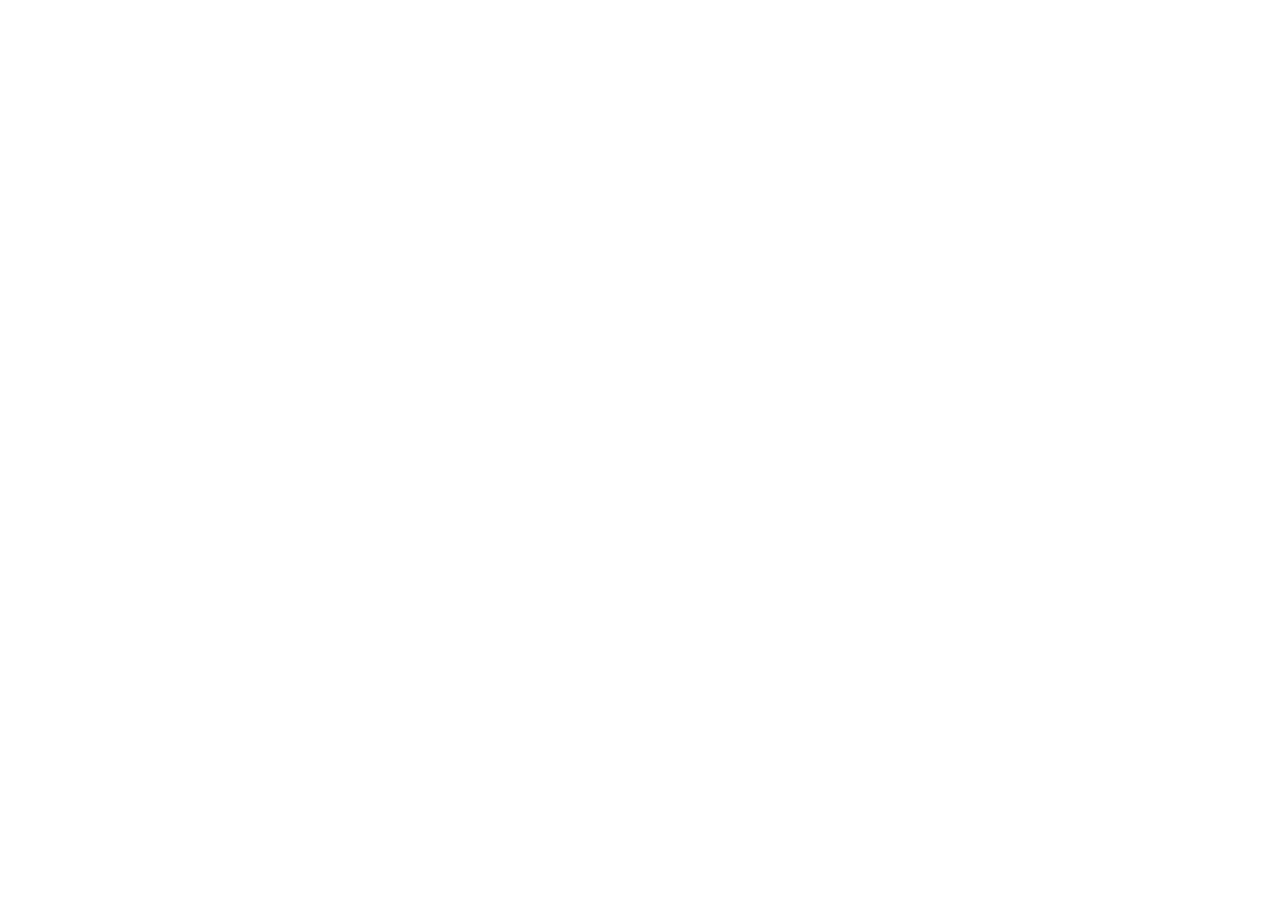
==== index.html @ 202e0ca0 "Init : création du dépôt, arborescence des fichiers et structure HTML de base" ====
<!DOCTYPE html>
<html lang="fr">
<head> 
<meta charset="UTF-8"> 
<meta name="viewport" content="width=device-width, initial-scale=1.0"> 
<title>AfriTalent — Accueil</title> 
<!-- Bootstrap 5 via CDN : feuille de style --> 
<link 
href="https://cdn.jsdelivr.net/npm/bootstrap@5.3.0/dist/css/bootstrap.min.css" 
rel="stylesheet"> 
<!-- Votre feuille de style personnelle --> 
<link rel="stylesheet" href="css/style.css">
</head>
<body> 
<!-- Le contenu de la page sera ajoute ici --> 
<!-- Bootstrap 5 via CDN : script JavaScript --> 
<script 
src="https://cdn.jsdelivr.net/npm/bootstrap@5.3.0/dist/js/bootstrap.bundle.min.js"
></script> 
<!-- Votre script JavaScript --> 
<script src="js/main.js"></script>
</body>
</html>
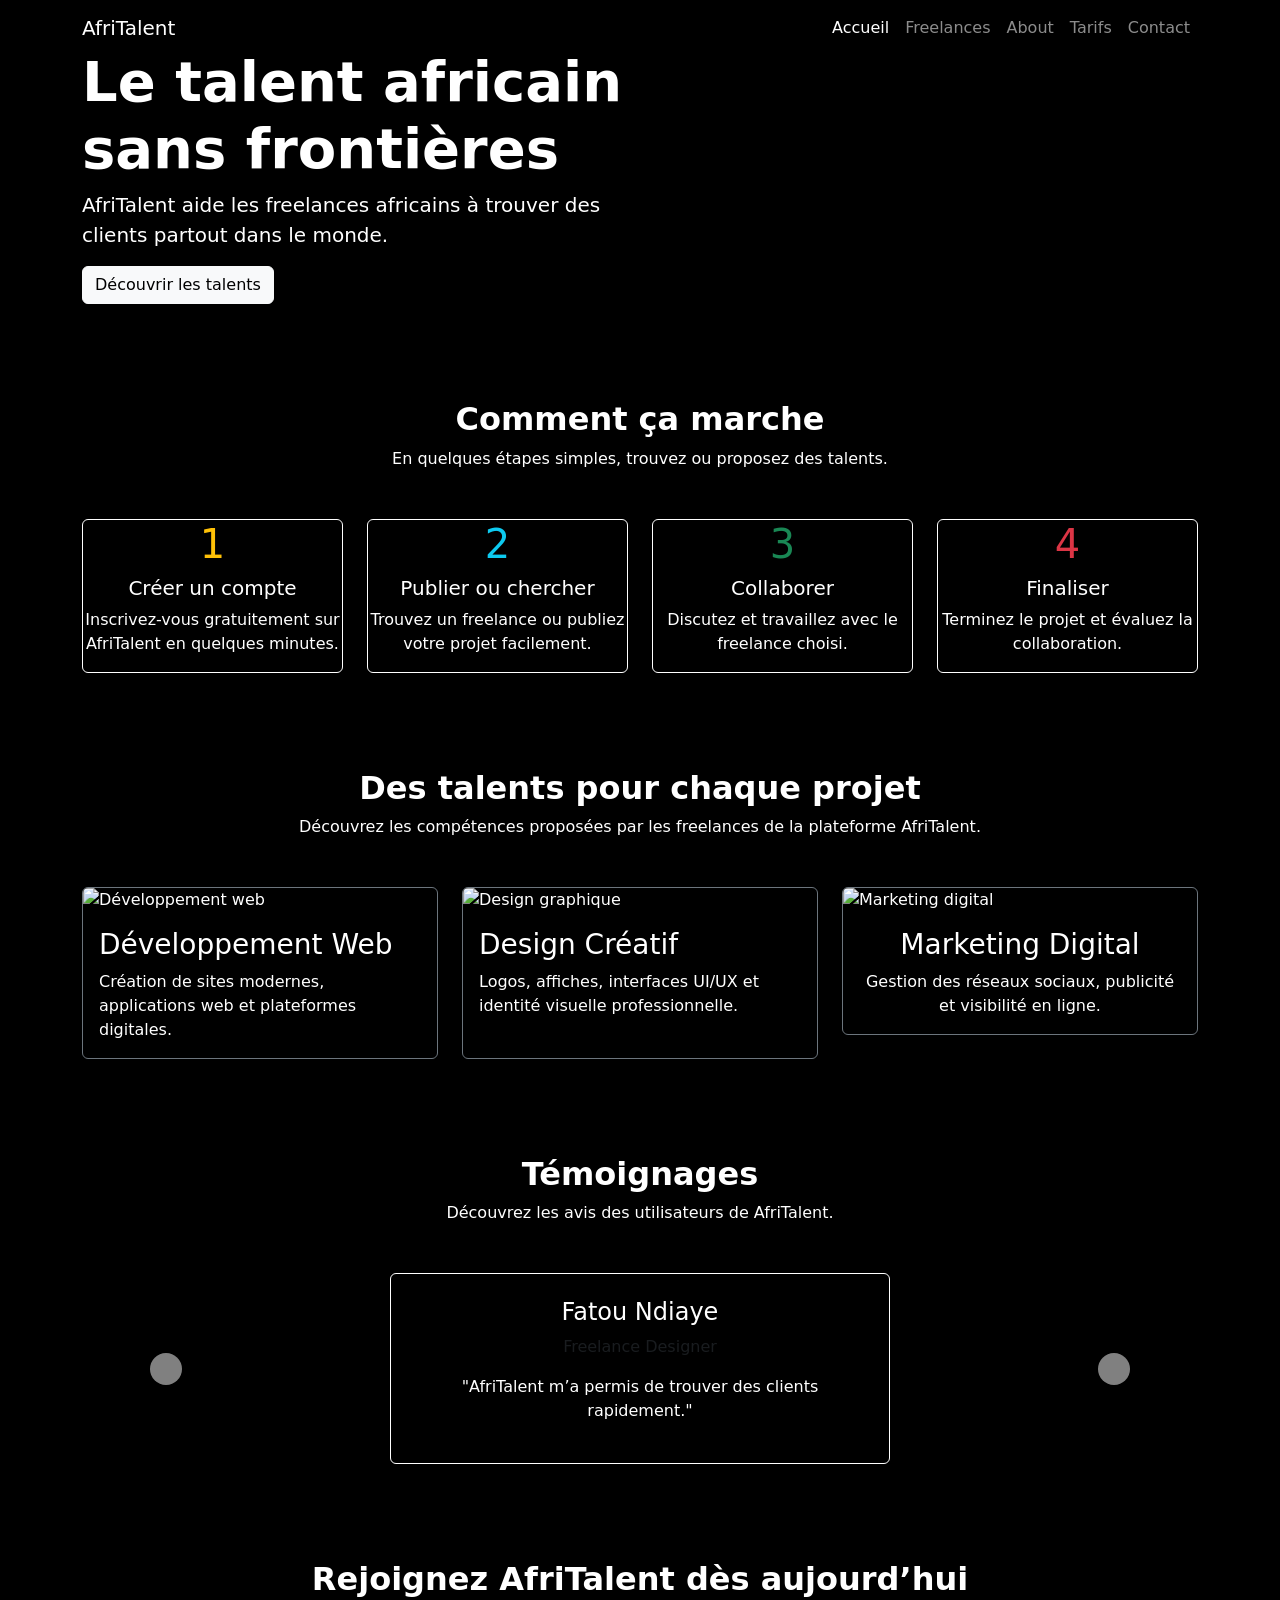
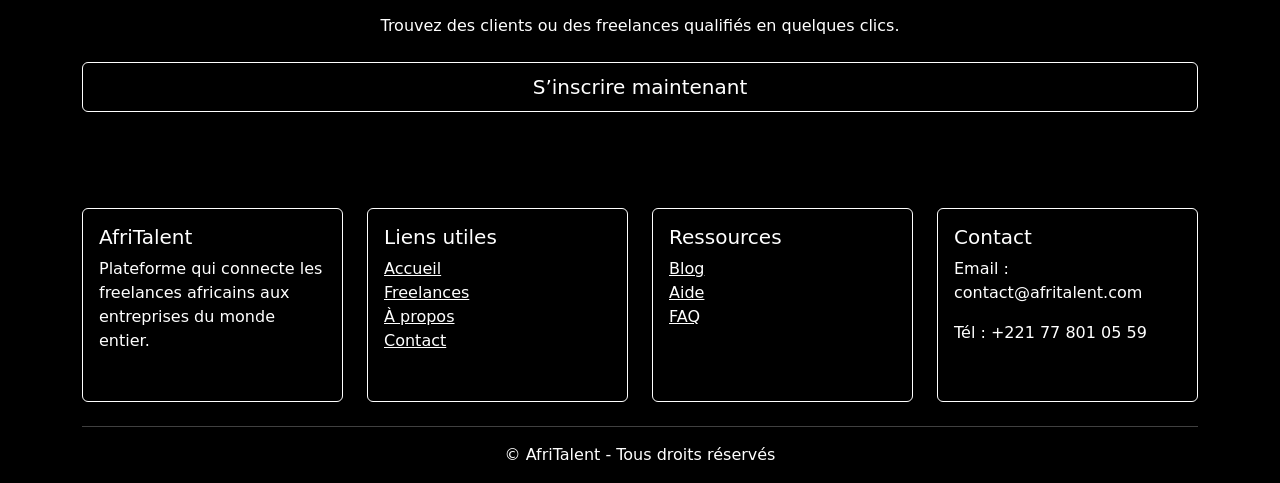
==== commit 3d07c07d: "HTML : structure complète des 5 pages avec sections et contenu texte" ====
--- a/index.html
+++ b/index.html
@@ -1,23 +1,601 @@
 <!DOCTYPE html>
 <html lang="fr">
-<head> 
-<meta charset="UTF-8"> 
-<meta name="viewport" content="width=device-width, initial-scale=1.0"> 
-<title>AfriTalent — Accueil</title> 
-<!-- Bootstrap 5 via CDN : feuille de style --> 
-<link 
-href="https://cdn.jsdelivr.net/npm/bootstrap@5.3.0/dist/css/bootstrap.min.css" 
-rel="stylesheet"> 
-<!-- Votre feuille de style personnelle --> 
-<link rel="stylesheet" href="css/style.css">
+
+<head>
+    <meta charset="UTF-8">
+    <meta name="viewport" content="width=device-width, initial-scale=1.0">
+
+    <title>AfriTalent — Accueil</title>
+
+    <!-- Bootstrap CSS -->
+    <link href="https://cdn.jsdelivr.net/npm/bootstrap@5.3.0/dist/css/bootstrap.min.css" rel="stylesheet">
+
+    <!-- CSS personnel -->
+    <link rel="stylesheet" href="css/style.css">
 </head>
-<body> 
-<!-- Le contenu de la page sera ajoute ici --> 
-<!-- Bootstrap 5 via CDN : script JavaScript --> 
-<script 
-src="https://cdn.jsdelivr.net/npm/bootstrap@5.3.0/dist/js/bootstrap.bundle.min.js"
-></script> 
-<!-- Votre script JavaScript --> 
-<script src="js/main.js"></script>
+
+<body>
+ <!-- HEADER -->
+    <header>
+
+        <!-- NAVBAR -->
+       <nav class="navbar navbar-expand-lg navbar-dark bg-black  fixed-top">
+            <div class="container">
+
+                <a class="navbar-brand" href="index.html">AfriTalent</a>
+
+                <button class="navbar-toggler" type="button" data-bs-toggle="collapse" data-bs-target="#menu">
+                    <span class="navbar-toggler-icon"></span>
+                </button>
+
+                <div class="collapse navbar-collapse" id="menu">
+
+                    <ul class="navbar-nav ms-auto">
+
+                        <li class="nav-item">
+                            <a class="nav-link active" href="index.html">Accueil</a>
+                        </li>
+
+                        <li class="nav-item">
+                            <a class="nav-link" href="freelance.html">Freelances</a>
+                        </li>
+
+                        <li class="nav-item">
+                            <a class="nav-link" href="about.html">About</a>
+                        </li>
+
+                        <li class="nav-item">
+                            <a class="nav-link" href="taris.html">Tarifs</a>
+                        </li>
+
+                        <li class="nav-item">
+                            <a class="nav-link" href="contact.html">Contact</a>
+                        </li>
+                    </ul>
+
+                </div>
+
+            </div>
+        </nav>
+
+    </header>
+   <main>
+     <!-- SECTION HERO -->
+<section id="hero" class="bg-black text-white py-5">
+
+    <div class="container">
+
+        <div class="row align-items-center">
+
+            <!-- TEXTE -->
+            <div class="col-md-6">
+
+                <h1 class="display-4 fw-bold">
+                    Le talent africain sans frontières
+                </h1>
+
+                <p class="lead">
+                    AfriTalent aide les freelances africains
+                    à trouver des clients partout dans le monde.
+                </p>
+
+                <a href="freelances.html" class="btn btn-light">
+                    Découvrir les talents
+                </a>
+
+            </div>
+
+            <!-- IMAGE -->
+            <div class="col-md-6 text-center">
+
+                <!-- <img src=""
+                     alt="Talent africain"
+                     class="img-fluid rounded"> -->
+
+            </div>
+
+        </div>
+
+    </div>
+
+</section>
+<!-- SECTION COMMENT ÇA MARCHE -->
+<section id="comment" class="py-5 bg-black text-white">
+
+    <div class="container">
+
+        <!-- TITRE -->
+        <div class="text-center mb-5">
+
+            <h2 class="fw-bold">
+                Comment ça marche
+            </h2>
+
+            <p>
+                En quelques étapes simples, trouvez ou proposez des talents.
+            </p>
+
+        </div>
+
+        <!-- ETAPES -->
+        <div class="row g-4 text-center">
+
+            <!-- ETAPE 1 -->
+            <div class="col-md-3">
+
+                <div class="card bg-black text-white border border-white">
+
+                    <h1 class="text-warning">1</h1>
+
+                    <h5>
+                        Créer un compte
+                    </h5>
+
+                    <p>
+                        Inscrivez-vous gratuitement
+                        sur AfriTalent en quelques minutes.
+                    </p>
+
+                </div>
+
+            </div>
+
+            <!-- ETAPE 2 -->
+            <div class="col-md-3">
+
+                <div class="card bg-black text-white border border-white">
+
+                    <h1 class="text-info">2</h1>
+
+                    <h5>
+                        Publier ou chercher
+                    </h5>
+
+                    <p>
+                        Trouvez un freelance ou publiez
+                        votre projet facilement.
+                    </p>
+
+                </div>
+
+            </div>
+
+            <!-- ETAPE 3 -->
+            <div class="col-md-3">
+
+                <div class="card bg-black text-white border border-white">
+
+                    <h1 class="text-success">3</h1>
+
+                    <h5>
+                        Collaborer
+                    </h5>
+
+                    <p>
+                        Discutez et travaillez
+                        avec le freelance choisi.
+                    </p>
+
+                </div>
+
+            </div>
+
+            <!-- ETAPE 4 -->
+            <div class="col-md-3">
+
+                <div class="card bg-black text-white border border-white">
+
+                    <h1 class="text-danger">4</h1>
+
+                    <h5>
+                        Finaliser
+                    </h5>
+
+                    <p>
+                        Terminez le projet et évaluez
+                        la collaboration.
+                    </p>
+
+                </div>
+
+            </div>
+
+        </div>
+
+    </div>
+
+</section>
+<!-- SECTION SERVICES -->
+<section id="services" class="bg-black text-white py-5">
+
+    <div class="container">
+
+        <!-- TITRE -->
+        <div class="text-center mb-5">
+
+            <h2 class="fw-bold">
+                Des talents pour chaque projet
+            </h2>
+
+            <p>
+                Découvrez les compétences proposées
+                par les freelances de la plateforme AfriTalent.
+            </p>
+
+        </div>
+
+        <!-- SERVICES -->
+        <div class="row g-4">
+
+            <!-- SERVICE 1 -->
+            <div class="col-md-4">
+
+                <div class="card h-100 bg-black text-white border-secondary">
+
+                    <img src="images/web.png"
+                         alt="Développement web"
+                         class="card-img-top">
+
+                    <div class="card-body">
+
+                        <h3 class="card-title">
+                            Développement Web
+                        </h3>
+
+                        <p class="card-text">
+                            Création de sites modernes,
+                            applications web et plateformes digitales.
+                        </p>
+
+                    </div>
+
+                </div>
+
+            </div>
+
+            <!-- SERVICE 2 -->
+            <div class="col-md-4">
+
+                <div class="card h-100 bg-black text-white border-secondary">
+
+                    <img src="images/design.png"
+                         alt="Design graphique"
+                         class="card-img-top">
+
+                    <div class="card-body">
+
+                        <h3 class="card-title">
+                            Design Créatif
+                        </h3>
+
+                        <p class="card-text">
+                            Logos, affiches, interfaces UI/UX
+                            et identité visuelle professionnelle.
+                        </p>
+
+                    </div>
+
+                </div>
+
+            </div>
+
+           <!-- SERVICE 3 -->
+<!-- SERVICE 3 -->
+<div class="col-md-4">
+
+    <div class="card bg-black text-white border border-secondary overflow-hidden">
+
+        <!-- IMAGE -->
+        <img src="images/marketing.png"
+             alt="Marketing digital"
+             class="img-fluid w-100">
+
+        <!-- TEXTE -->
+        <div class="card-body text-center">
+
+            <h3 class="card-title">
+                Marketing Digital
+            </h3>
+
+            <p class="card-text">
+                Gestion des réseaux sociaux,
+                publicité et visibilité en ligne.
+            </p>
+
+        </div>
+
+    </div>
+
+</div>
+
+        </div>
+
+    </div>
+
+</section>
+<!-- SECTION TEMOIGNAGES -->
+<section id="temoignages" class="py-5 bg-black">
+
+    <div class="container">
+
+        <!-- TITRE -->
+        <div class="text-center text-white mb-5">
+
+            <h2 class="fw-bold">
+                Témoignages
+            </h2>
+
+            <p>
+                Découvrez les avis des utilisateurs de AfriTalent.
+            </p>
+
+        </div>
+
+        <!-- CAROUSEL -->
+        <div id="carouselTemoignages"
+             class="carousel slide"
+             data-bs-ride="carousel">
+
+            <div class="carousel-inner">
+
+                <!-- TEMOIGNAGE 1 -->
+                <div class="carousel-item active">
+
+                    <div class="card bg-black text-center p-4 mx-auto text-white border border-white"
+                         style="max-width: 500px;">
+                        <h4>Fatou Ndiaye</h4>
+
+                        <p class="text-muted">
+                            Freelance Designer
+                        </p>
+
+                        <p>
+                            "AfriTalent m’a permis de trouver
+                            des clients rapidement."
+                        </p>
+
+                        <!-- ETOILES -->
+                        <div class="text-warning">
+
+                            <i class="bi bi-star-fill"></i>
+                            <i class="bi bi-star-fill"></i>
+                            <i class="bi bi-star-fill"></i>
+                            <i class="bi bi-star-fill"></i>
+                            <i class="bi bi-star-fill"></i>
+
+                        </div>
+
+                    </div>
+
+                </div>
+
+                <!-- TEMOIGNAGE 2 -->
+                <div class="carousel-item">
+
+                    <div class="card bg-black text-center p-4 mx-auto text-white border border-white"
+                         style="max-width: 500px;">
+                        <h4>Moussa Diallo</h4>
+
+                        <p class="text-muted">
+                            Développeur Web
+                        </p>
+
+                        <p>
+                            "Une plateforme moderne et facile à utiliser."
+                        </p>
+
+                        <!-- ETOILES -->
+                        <div class="text-warning">
+
+                            <i class="bi bi-star-fill"></i>
+                            <i class="bi bi-star-fill"></i>
+                            <i class="bi bi-star-fill"></i>
+                            <i class="bi bi-star-fill"></i>
+                            <i class="bi bi-star-half"></i>
+
+                        </div>
+
+                    </div>
+
+                </div>
+
+                <!-- TEMOIGNAGE 3 -->
+                <div class="carousel-item">
+
+                    <div class="card bg-black text-center p-4 mx-auto text-white border border-white"
+                         style="max-width: 500px;">
+                        <h4>GlobalTech</h4>
+
+                        <p class="text-muted">
+                            Entreprise
+                        </p>
+
+                        <p>
+                            "Nous avons trouvé plusieurs freelances qualifiés."
+                        </p>
+
+                        <!-- ETOILES -->
+                        <div class="text-warning">
+
+                            <i class="bi bi-star-fill"></i>
+                            <i class="bi bi-star-fill"></i>
+                            <i class="bi bi-star-fill"></i>
+                            <i class="bi bi-star-fill"></i>
+                            <i class="bi bi-star-fill"></i>
+
+                        </div>
+
+                    </div>
+
+                </div>
+
+            </div>
+
+            <!-- BOUTON PRECEDENT -->
+<button class="carousel-control-prev"
+        type="button"
+        data-bs-target="#carouselTemoignages"
+        data-bs-slide="prev">
+
+    <span class="carousel-control-prev-icon bg-white rounded-circle p-3"></span>
+
+</button>
+
+<!-- BOUTON SUIVANT -->
+<button class="carousel-control-next"
+        type="button"
+        data-bs-target="#carouselTemoignages"
+        data-bs-slide="next">
+
+    <span class="carousel-control-next-icon bg-white rounded-circle p-3"></span>
+
+</button>
+        </div>
+
+    </div>
+
+</section>
+
+</section>
+<!-- SECTION CTA -->
+<section id="cta" class="py-5 bg-black text-white text-center">
+
+    <div class="container">
+
+        <!-- TITRE -->
+        <h2 class="fw-bold mb-3">
+            Rejoignez AfriTalent dès aujourd’hui
+        </h2>
+
+        <!-- TEXTE -->
+        <p class="mb-4">
+            Trouvez des clients ou des freelances qualifiés en quelques clics.
+        </p>
+
+      <div class="card bg-black border border-white text-center ">
+
+    <!-- BOUTON -->
+    <a href="contact.html" class="btn btn-black btn-lg text-white">
+        S’inscrire maintenant
+    </a>
+
+</div> 
+
+    </div>
+
+</section>
+<!-- FOOTER -->
+<footer class="bg-black text-white pt-5">
+
+    <div class="container">
+
+        <div class="row g-4">
+
+            <!-- COLONNE 1 -->
+            <div class="col-md-3">
+
+                <div class="card bg-black text-white border border-white p-3 h-100">
+
+                    <h5>AfriTalent</h5>
+
+                    <p>
+                        Plateforme qui connecte les freelances africains
+                        aux entreprises du monde entier.
+                    </p>
+
+                </div>
+
+            </div>
+
+            <!-- COLONNE 2 -->
+            <div class="col-md-3">
+
+                <div class="card bg-black text-white border border-white p-3 h-100">
+
+                    <h5>Liens utiles</h5>
+
+                    <ul class="list-unstyled">
+
+                        <li><a href="index.html" class="text-white">Accueil</a></li>
+                        <li><a href="freelances.html" class="text-white">Freelances</a></li>
+                        <li><a href="about.html" class="text-white">À propos</a></li>
+                        <li><a href="contact.html" class="text-white">Contact</a></li>
+
+                    </ul>
+
+                </div>
+
+            </div>
+
+            <!-- COLONNE 3 -->
+            <div class="col-md-3">
+
+                <div class="card bg-black text-white border border-white p-3 h-100">
+
+                    <h5>Ressources</h5>
+
+                    <ul class="list-unstyled">
+
+                        <li><a href="#" class="text-white">Blog</a></li>
+                        <li><a href="#" class="text-white">Aide</a></li>
+                        <li><a href="#" class="text-white">FAQ</a></li>
+
+                    </ul>
+
+                </div>
+
+            </div>
+
+            <!-- COLONNE 4 -->
+            <div class="col-md-3">
+
+                <div class="card bg-black text-white border border-white p-3 h-100">
+
+                    <h5>Contact</h5>
+
+                    <p>Email : contact@afritalent.com</p>
+                    <p>Tél : +221 77 801 05 59</p>
+
+                    <!-- RESEAUX SOCIAUX -->
+                    <div>
+
+                        <i class="bi bi-facebook me-2"></i>
+                        <i class="bi bi-twitter me-2"></i>
+                        <i class="bi bi-linkedin me-2"></i>
+                        <i class="bi bi-instagram"></i>
+
+                    </div>
+
+                </div>
+
+            </div>
+
+        </div>
+
+        <hr class="text-white mt-4">
+
+        <!-- COPYRIGHT -->
+        <div class="text-center pb-3">
+
+            <p class="mb-0">
+                © <span id="year"></span> AfriTalent - Tous droits réservés
+            </p>
+
+        </div>
+
+    </div>
+
+</footer>
+    <!-- Le contenu de la page sera ajouté ici -->
+
+
+    <!-- Bootstrap JS -->
+    <script src="https://cdn.jsdelivr.net/npm/bootstrap@5.3.0/dist/js/bootstrap.bundle.min.js"></script>
+
+    <!-- JavaScript personnel -->
+    <script src="js/main.js"></script>
+
 </body>
-</html>+
+</html>
+
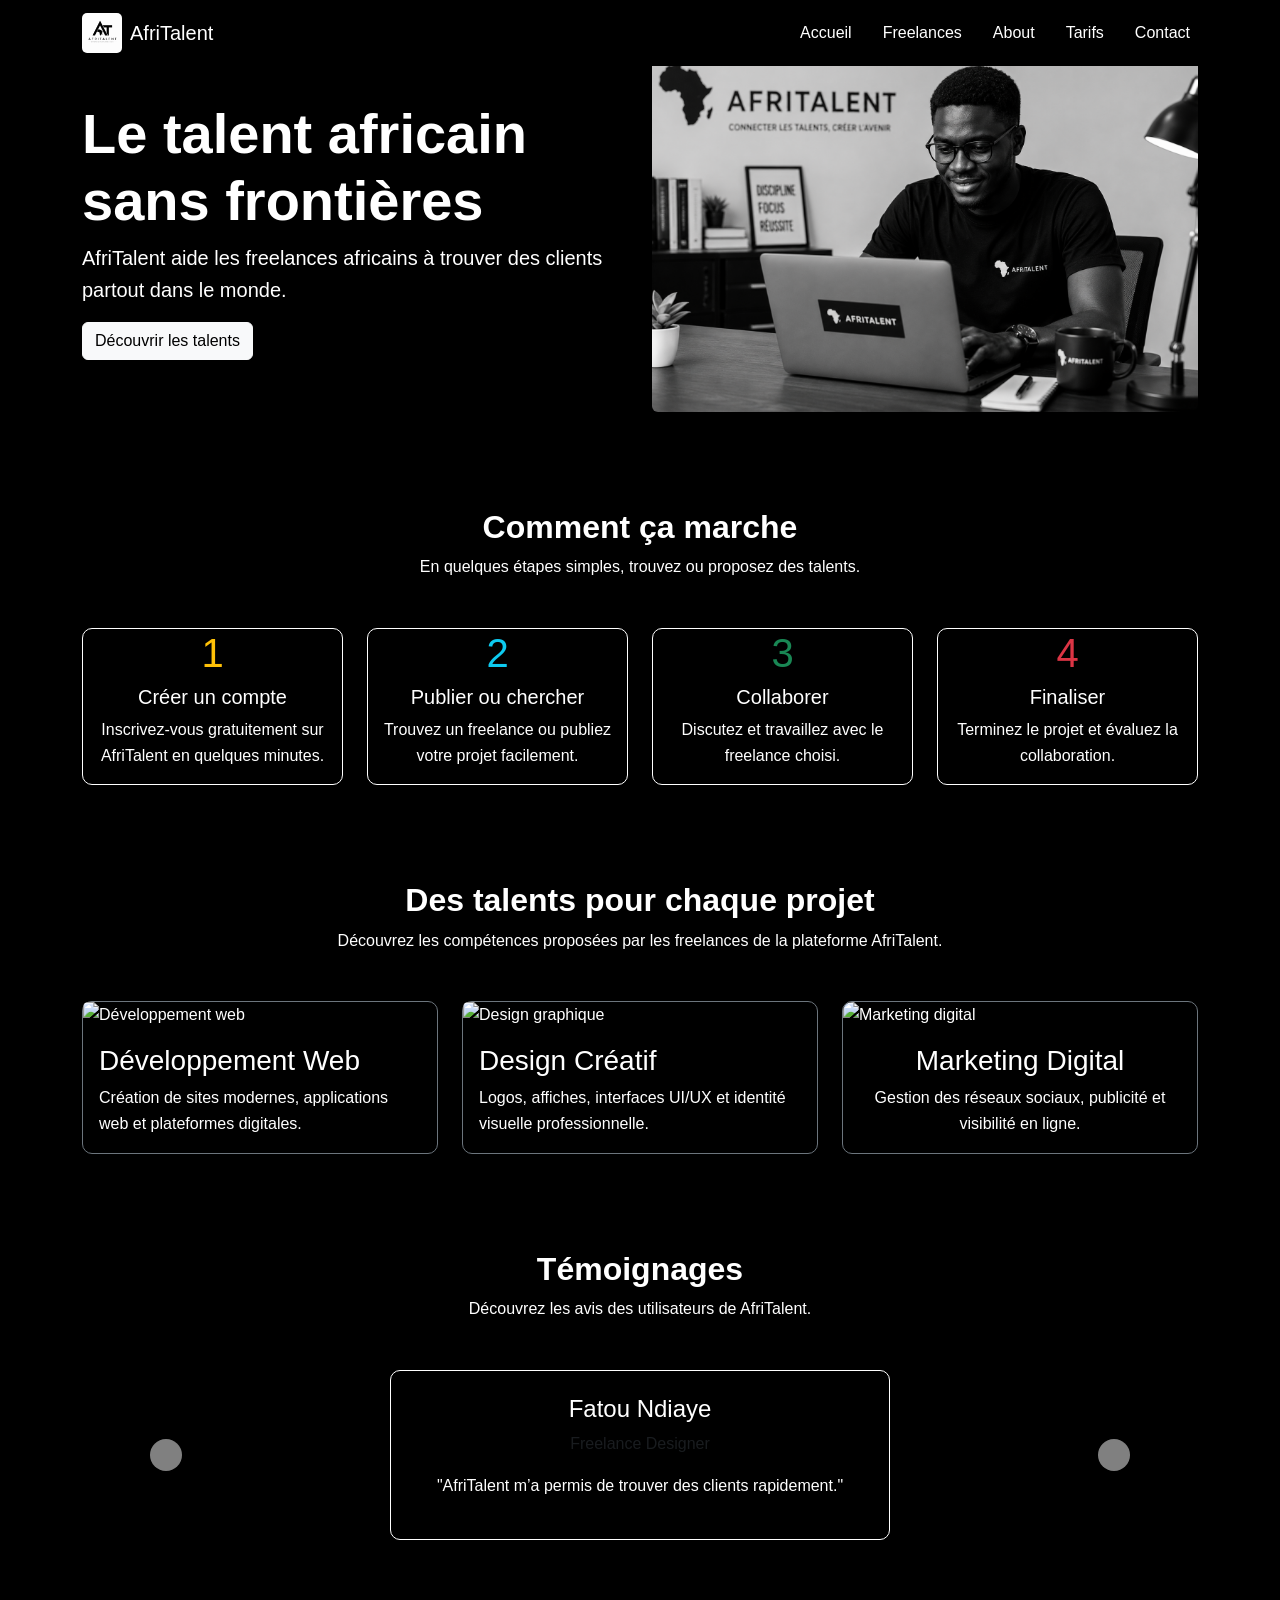
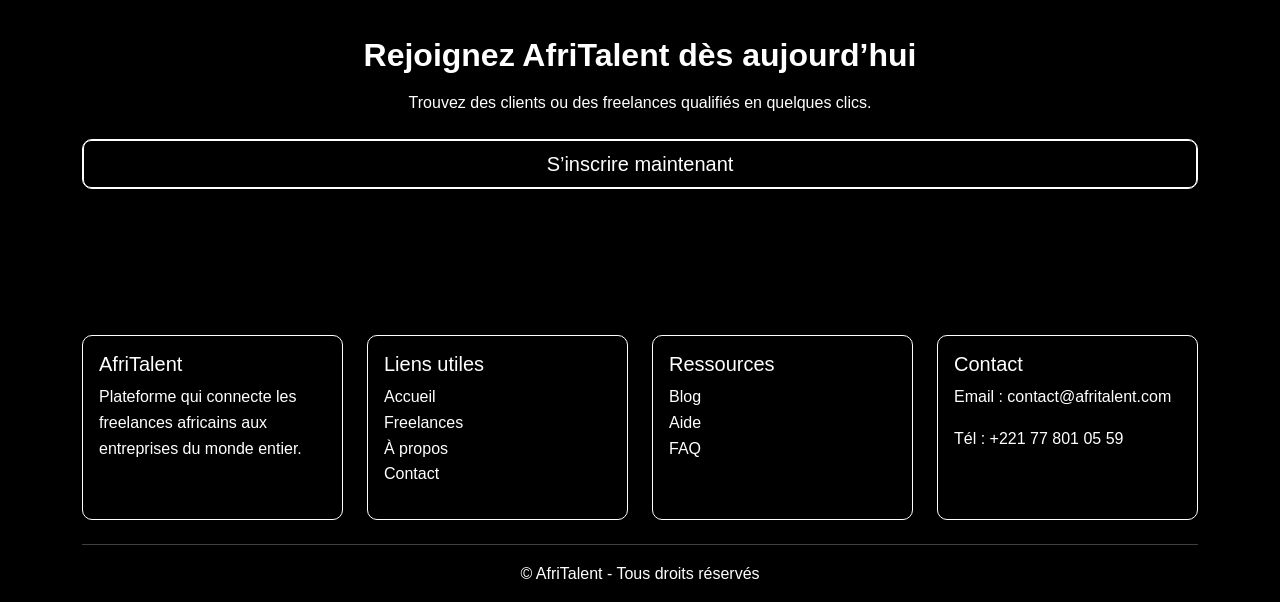
==== commit adf4709f: "CSS : variables, typographie, layout général et styles de base" ====
--- a/index.html
+++ b/index.html
@@ -22,7 +22,10 @@
        <nav class="navbar navbar-expand-lg navbar-dark bg-black  fixed-top">
             <div class="container">
 
-                <a class="navbar-brand" href="index.html">AfriTalent</a>
+                <a class="navbar-brand d-flex align-items-center gap-2" href="index.html">
+                 <img src="images/logoafri.png" alt="AfriTalent Logo" height="40">
+                    <span>AfriTalent</span>
+                </a>
 
                 <button class="navbar-toggler" type="button" data-bs-toggle="collapse" data-bs-target="#menu">
                     <span class="navbar-toggler-icon"></span>
@@ -88,9 +91,9 @@
             <!-- IMAGE -->
             <div class="col-md-6 text-center">
 
-                <!-- <img src=""
+                <img src="images/imageafri.png"
                      alt="Talent africain"
-                     class="img-fluid rounded"> -->
+                     class="img-fluid rounded">
 
             </div>
 
--- a/css/style.css
+++ b/css/style.css
@@ -0,0 +1,102 @@
+/* ===== RESET ===== */
+* {
+    margin: 0;
+    padding: 0;
+    box-sizing: border-box;
+}
+
+/* ===== BODY ===== */
+body {
+    font-family: Arial, sans-serif;
+    background-color: #000;
+    color: #fff;
+    line-height: 1.6;
+}
+
+/* ===== NAVBAR ===== */
+.navbar {
+    /* padding: 15px 0; */
+}
+
+.navbar-brand {
+    /* font-weight: bold;
+    font-size: 1.5rem;
+    color: #fff !important; */
+}
+.navbar-brand img {
+    border-radius: 5px;
+}
+
+.nav-link {
+    color: #fff ;
+    margin-left: 15px;
+}
+
+.nav-link:hover {
+    color: #ccc ;
+}
+
+/* ===== HERO ===== */
+.hero {
+    padding: 100px 20px;
+    text-align: center;
+}
+
+.hero h1 {
+    font-size: 3rem;
+    margin-bottom: 10px;
+}
+
+.hero p {
+    font-size: 1.2rem;
+    color: #ccc;
+}
+
+/* ===== BUTTONS ===== */
+.btn-black {
+    background: transparent;
+    border: 1px solid #fff;
+    color: #fff;
+    padding: 8px 15px;
+    transition: 0.3s;
+}
+
+.btn-black:hover {
+    background: #fff;
+    color: #000;
+}
+
+/* ===== CARDS ===== */
+.card {
+    transition: 0.3s;
+    border-radius: 10px;
+}
+
+.card:hover {
+    transform: translateY(-5px);
+    box-shadow: 0 10px 20px rgba(255, 255, 255, 0.1);
+}
+
+/* ===== FILTRES ===== */
+button.btn {
+    border-radius: 20px;
+}
+
+/* ===== FOOTER ===== */
+footer {
+    margin-top: 50px;
+    padding-top: 30px;
+}
+
+footer a {
+    text-decoration: none;
+}
+
+footer a:hover {
+    color: #aaa;
+}
+
+/* ===== UTILITIES ===== */
+.text-muted {
+    color: #aaa ;
+}
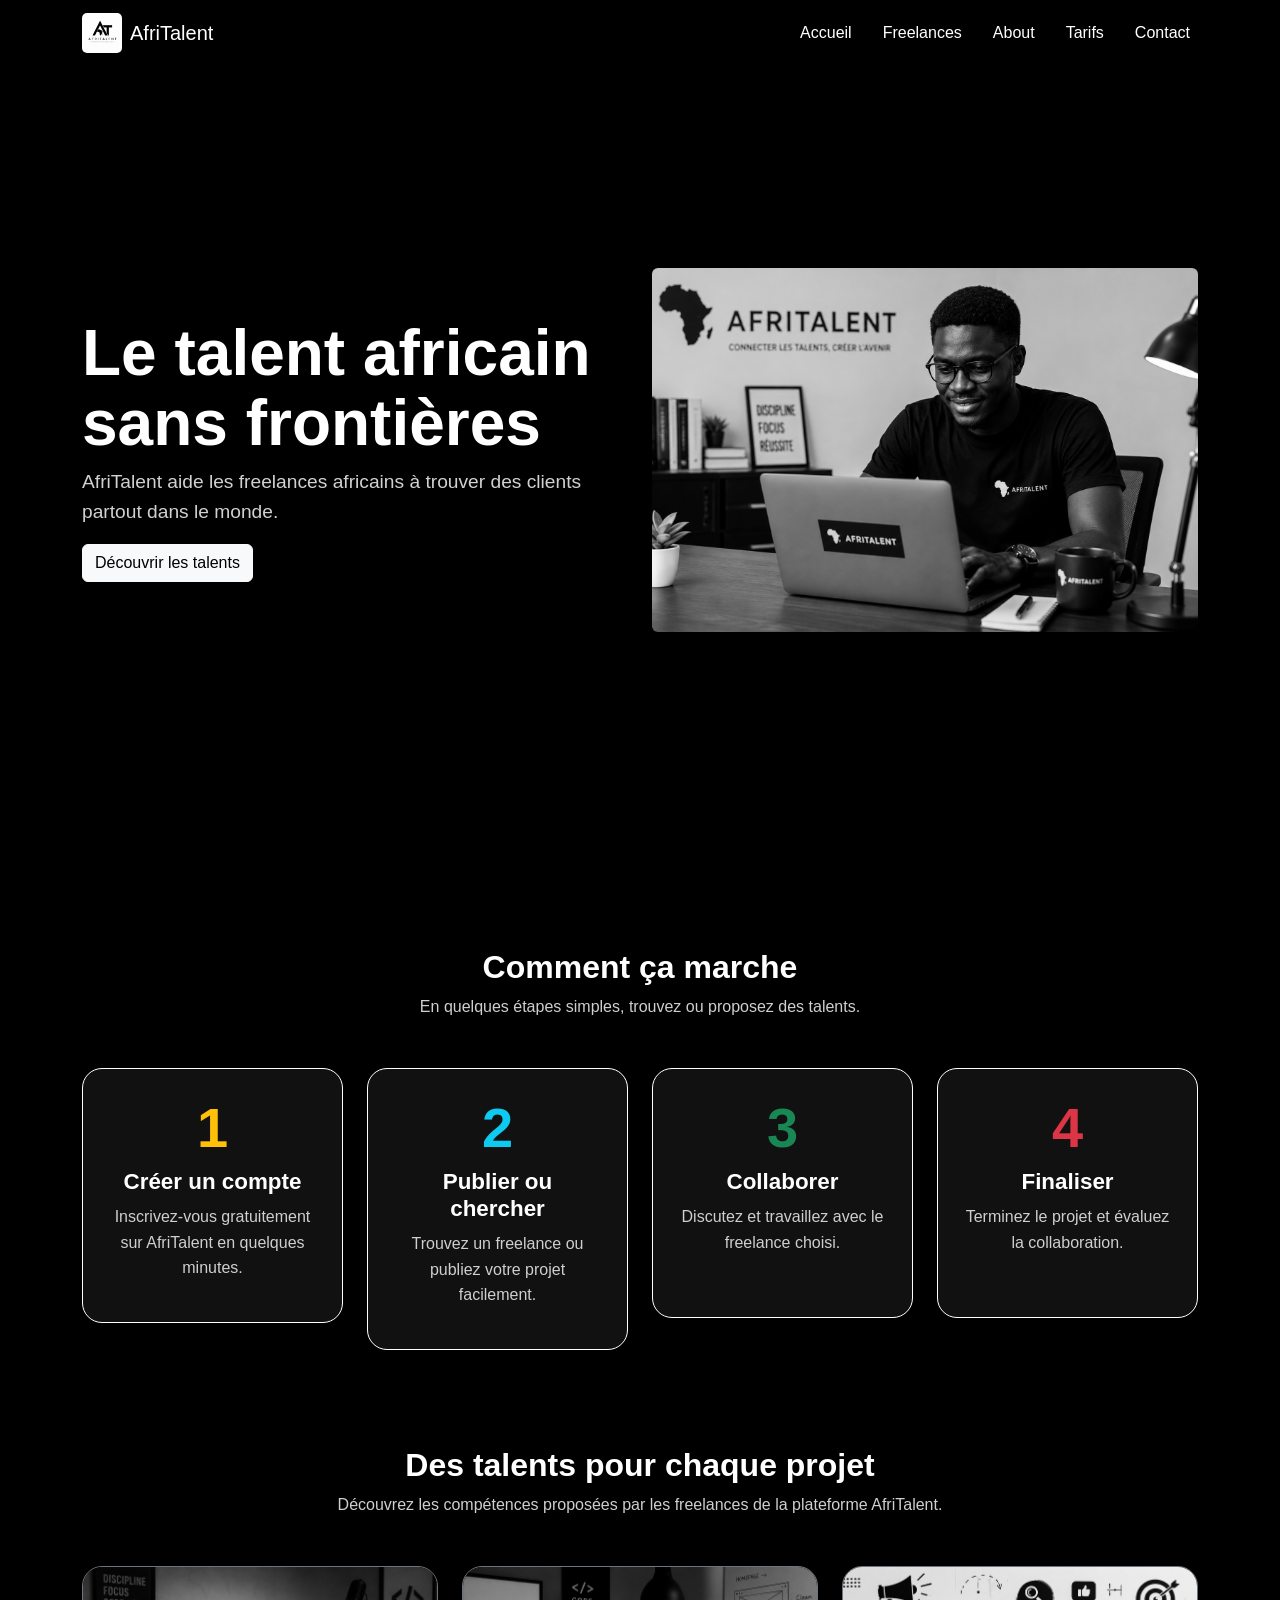
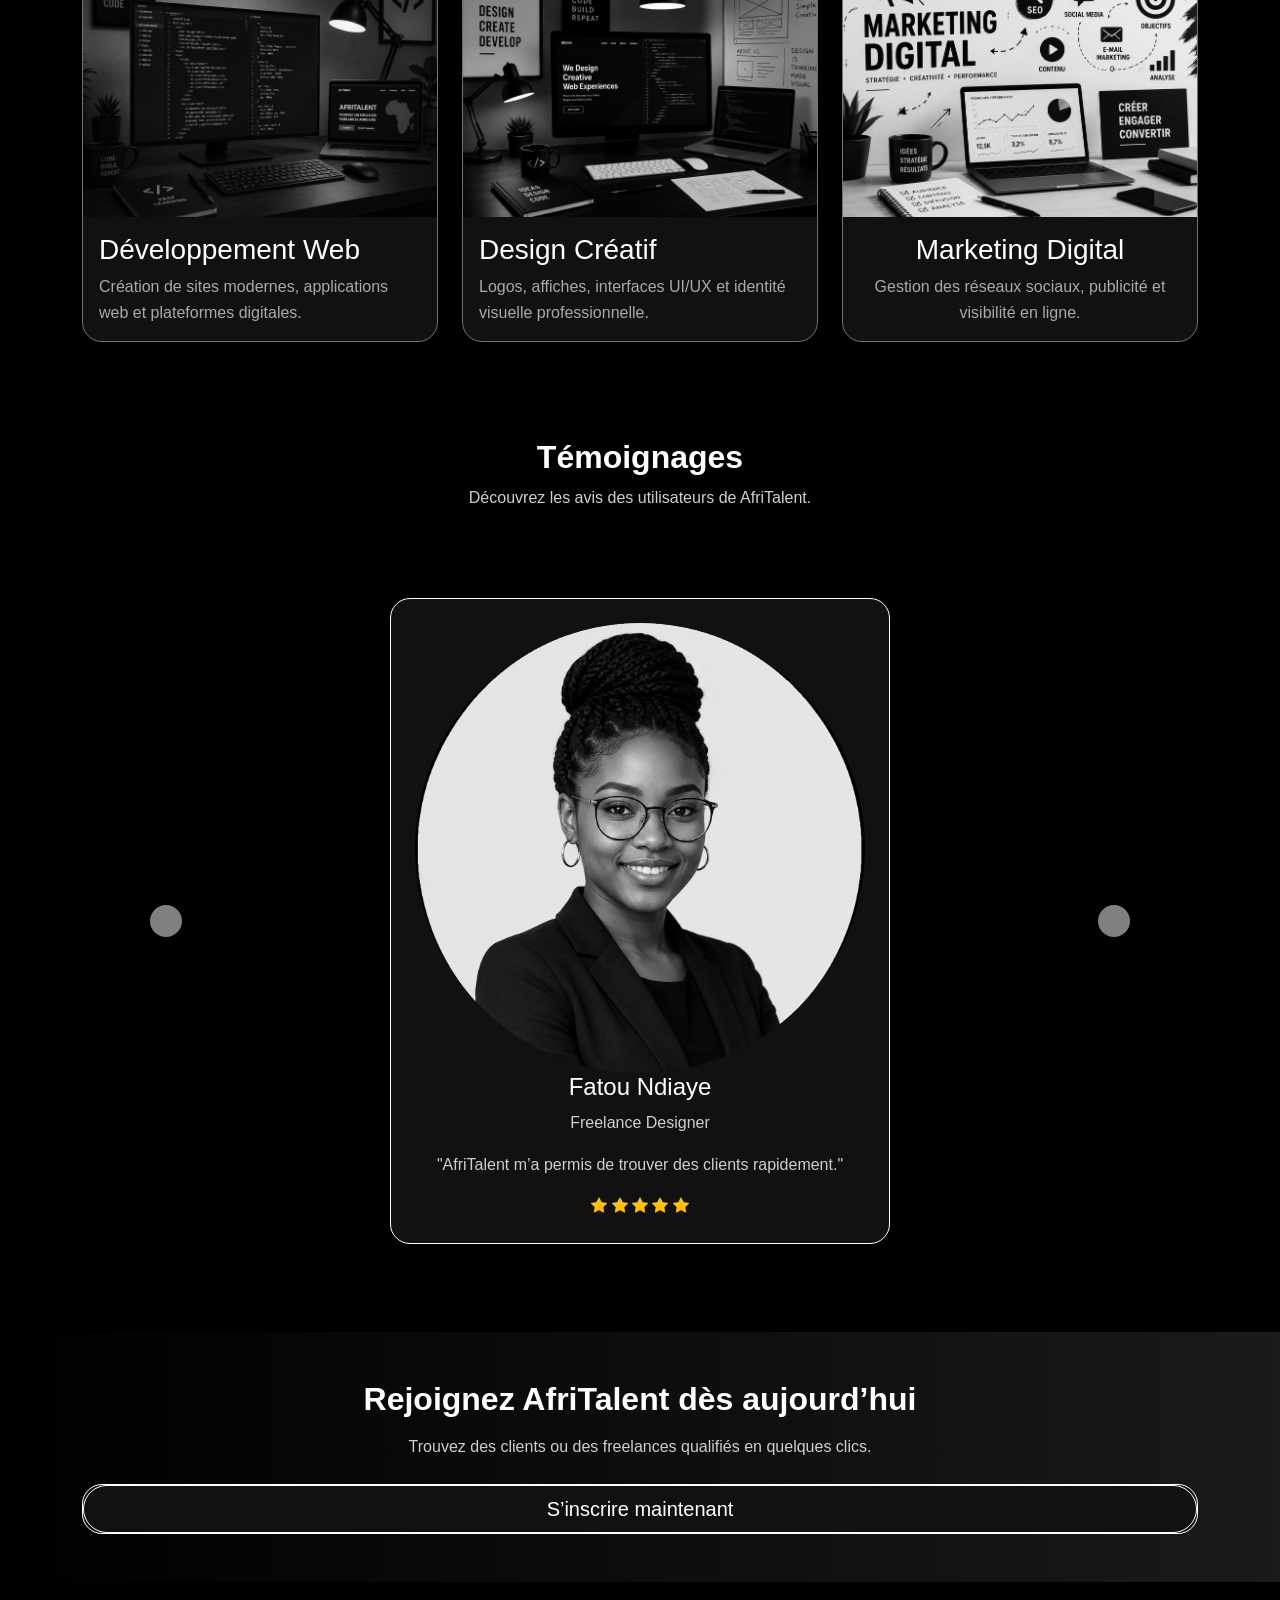
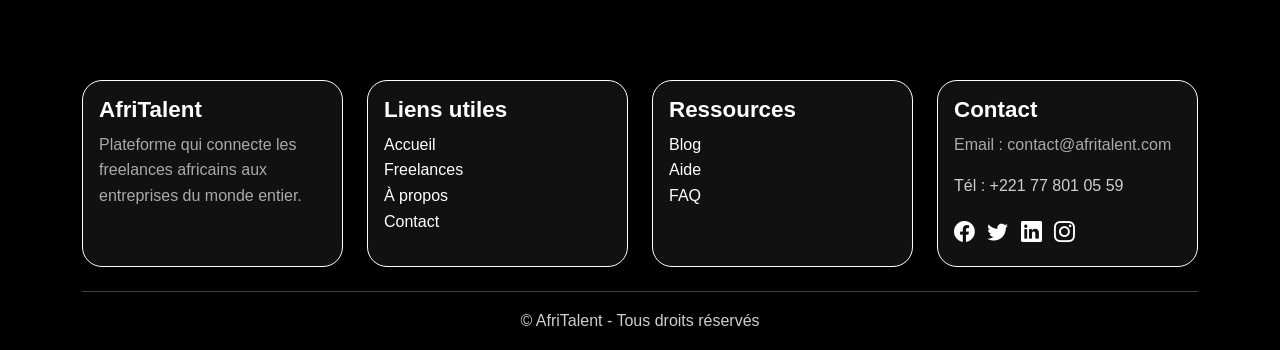
==== commit 0c90b522: "CSS : Bento Grid, sections hero et catégories, effets hover" ====
--- a/index.html
+++ b/index.html
@@ -9,6 +9,8 @@
 
     <!-- Bootstrap CSS -->
     <link href="https://cdn.jsdelivr.net/npm/bootstrap@5.3.0/dist/css/bootstrap.min.css" rel="stylesheet">
+    <link rel="stylesheet"
+href="https://cdn.jsdelivr.net/npm/bootstrap-icons@1.11.3/font/bootstrap-icons.min.css">
 
     <!-- CSS personnel -->
     <link rel="stylesheet" href="css/style.css">
@@ -48,7 +50,7 @@
                         </li>
 
                         <li class="nav-item">
-                            <a class="nav-link" href="taris.html">Tarifs</a>
+                            <a class="nav-link" href="tarifs.html">Tarifs</a>
                         </li>
 
                         <li class="nav-item">
@@ -82,7 +84,7 @@
                     à trouver des clients partout dans le monde.
                 </p>
 
-                <a href="freelances.html" class="btn btn-light">
+                <a href="freelance.html" class="btn btn-light">
                     Découvrir les talents
                 </a>
 
@@ -235,7 +237,7 @@
 
                 <div class="card h-100 bg-black text-white border-secondary">
 
-                    <img src="images/web.png"
+                    <img src="images/devweb.png"
                          alt="Développement web"
                          class="card-img-top">
 
@@ -261,7 +263,7 @@
 
                 <div class="card h-100 bg-black text-white border-secondary">
 
-                    <img src="images/design.png"
+                    <img src="images/designcreatif.png"
                          alt="Design graphique"
                          class="card-img-top">
 
@@ -289,7 +291,7 @@
     <div class="card bg-black text-white border border-secondary overflow-hidden">
 
         <!-- IMAGE -->
-        <img src="images/marketing.png"
+        <img src="images/marketingdigital.png"
              alt="Marketing digital"
              class="img-fluid w-100">
 
@@ -346,9 +348,11 @@
 
                     <div class="card bg-black text-center p-4 mx-auto text-white border border-white"
                          style="max-width: 500px;">
+                         <img src="images/fatoundiaye.png" alt="temoinage1"
+                          class="avatar rounded-circle">
                         <h4>Fatou Ndiaye</h4>
 
-                        <p class="text-muted">
+                        <p>
                             Freelance Designer
                         </p>
 
@@ -377,9 +381,11 @@
 
                     <div class="card bg-black text-center p-4 mx-auto text-white border border-white"
                          style="max-width: 500px;">
+                         <img src="images/moussadiallo.png" alt="temoinage2"
+                          class="avatar rounded-circle">
                         <h4>Moussa Diallo</h4>
 
-                        <p class="text-muted">
+                        <p>
                             Développeur Web
                         </p>
 
@@ -407,9 +413,11 @@
 
                     <div class="card bg-black text-center p-4 mx-auto text-white border border-white"
                          style="max-width: 500px;">
+                         <img src="images/globaltech.png" alt="temoinage3"
+                          class="avatar rounded-circle">
                         <h4>GlobalTech</h4>
 
-                        <p class="text-muted">
+                        <p>
                             Entreprise
                         </p>
 
@@ -520,7 +528,7 @@
                     <ul class="list-unstyled">
 
                         <li><a href="index.html" class="text-white">Accueil</a></li>
-                        <li><a href="freelances.html" class="text-white">Freelances</a></li>
+                        <li><a href="freelance.html" class="text-white">Freelances</a></li>
                         <li><a href="about.html" class="text-white">À propos</a></li>
                         <li><a href="contact.html" class="text-white">Contact</a></li>
 
--- a/css/style.css
+++ b/css/style.css
@@ -1,4 +1,4 @@
-/* ===== RESET ===== */
+/* commit 3 */
 * {
     margin: 0;
     padding: 0;
@@ -99,4 +99,805 @@
 /* ===== UTILITIES ===== */
 .text-muted {
     color: #aaa ;
+}
+/* commit 4 index */
+#hero {
+    min-height: 100vh;
+    display: flex;
+    align-items: center;
+}
+
+#hero h1 {
+    font-size: 4rem;
+    line-height: 1.1;
+}
+
+#hero p {
+    font-size: 1.2rem;
+    color: #d1d1d1;
+}
+
+#hero img:hover {
+    transform: scale(1.03);
+}
+#comment .card {
+    background: #111;
+    border-radius: 20px;
+    padding: 25px;
+    transition: 0.4s;
+    min-height: 250px;
+}
+
+#comment .card:hover {
+    transform: translateY(-10px);
+    box-shadow: 0 0 20px rgba(255,255,255,0.2);
+}
+
+#services .card {
+    border-radius: 20px;
+    overflow: hidden;
+    transition: 0.4s;
+}
+
+#services .card:hover {
+    transform: translateY(-10px) scale(1.02);
+    box-shadow: 0 0 25px rgba(255,255,255,0.2);
+}
+
+#services img {
+    height: 250px;
+    object-fit: cover;
+}
+
+#temoignages .card {
+    border-radius: 20px;
+    transition: 0.4s;
+}
+
+#temoignages .card:hover {
+    transform: scale(1.03);
+}
+
+
+#cta {
+    background: linear-gradient(to right, #000, #1a1a1a);
+}
+
+#cta .btn {
+    border: 1px solid white;
+    transition: 0.4s;
+}
+
+#cta .btn:hover {
+    background: white;
+    color: black !important;
+}
+
+
+.navbar {
+    backdrop-filter: blur(10px);
+}
+
+.nav-link {
+    transition: 0.3s;
+}
+
+.nav-link:hover {
+    color: #ffffff !important;
+    transform: translateY(-2px);
+}
+
+/* =========================
+   RESPONSIVE
+========================= */
+
+@media (max-width: 768px) {
+
+    #hero h1 {
+        font-size: 2.5rem;
+    }
+
+    #comment .row {
+        grid-template-columns: 1fr;
+    }
+
+}
+/* commit 4 freelance */
+/* =========================
+   PAGE FREELANCES
+========================= */
+
+/* HERO */
+
+main h1 {
+    font-size: 3.5rem;
+    font-weight: bold;
+}
+
+main p {
+    color: #cfcfcf;
+}
+
+/* BOUTONS FILTRES */
+
+.btn-outline-light {
+    border-radius: 30px;
+    padding: 10px 25px;
+    transition: 0.4s;
+}
+
+.btn-outline-light:hover {
+    background: white;
+    color: black;
+    transform: translateY(-3px);
+}
+
+/* CARTES FREELANCES */
+
+.card {
+    border-radius: 20px;
+    transition: 0.4s;
+    background: #111 !important;
+}
+
+.card:hover {
+    transform: translateY(-10px);
+    box-shadow: 0 0 25px rgba(255,255,255,0.15);
+}
+
+/* NOM */
+
+.card h5 {
+    font-size: 1.4rem;
+    font-weight: bold;
+}
+
+/* METIER */
+
+.card p:nth-child(2) {
+    color: #aaaaaa;
+}
+
+/* BOUTON PROFIL */
+
+.card .btn {
+    border-radius: 30px;
+    transition: 0.4s;
+}
+
+.card .btn:hover {
+    background: white;
+    color: black !important;
+}
+
+/* FOOTER */
+
+footer a {
+    text-decoration: none;
+    transition: 0.3s;
+}
+
+footer a:hover {
+    color: #bbbbbb !important;
+}
+
+/* ICONES */
+
+footer i {
+    font-size: 1.3rem;
+    cursor: pointer;
+    transition: 0.3s;
+}
+
+footer i:hover {
+    transform: scale(1.2);
+    color: #cccccc;
+}
+
+/* RESPONSIVE */
+
+@media (max-width: 768px) {
+
+    main h1 {
+        font-size: 2.3rem;
+    }
+
+    .card {
+        text-align: center;
+    }
+
+}
+/* commit 4 about */
+/* =========================
+   GLOBAL
+========================= */
+
+body {
+    background: #000;
+    color: white;
+    font-family: Arial, sans-serif;
+}
+
+section {
+    padding-top: 80px;
+    padding-bottom: 80px;
+}
+
+/* =========================
+   NAVBAR
+========================= */
+
+.navbar {
+    backdrop-filter: blur(10px);
+}
+
+.nav-link {
+    transition: 0.3s;
+}
+
+.nav-link:hover {
+    color: #ffc107 !important;
+}
+
+/* =========================
+   HERO SECTION
+========================= */
+
+.hero {
+    min-height: 100vh;
+    display: flex;
+    align-items: center;
+    background: linear-gradient(
+        135deg,
+        #000000,
+        #111111,
+        #1b1b1b
+    );
+}
+
+.hero-content {
+    display: grid;
+    grid-template-columns: 1.2fr 1fr;
+    gap: 50px;
+    align-items: center;
+}
+
+.hero h1 {
+    font-size: 4rem;
+    font-weight: bold;
+    line-height: 1.1;
+}
+
+.hero p {
+    font-size: 1.2rem;
+    color: #cccccc;
+}
+
+.hero img {
+    width: 100%;
+    border-radius: 20px;
+    object-fit: cover;
+}
+
+/* =========================
+   BENTO GRID
+========================= */
+
+.bento-grid {
+    display: grid;
+    grid-template-columns: repeat(3, 1fr);
+    grid-auto-rows: 220px;
+    gap: 20px;
+}
+
+.bento-card {
+    background: #111;
+    border: 1px solid #333;
+    border-radius: 20px;
+    padding: 30px;
+    transition: 0.4s;
+}
+
+.bento-card:hover {
+    transform: translateY(-10px);
+    border-color: #ffc107;
+    box-shadow: 0 10px 30px rgba(255, 193, 7, 0.2);
+}
+
+.bento-large {
+    grid-column: span 2;
+    grid-row: span 2;
+}
+
+/* =========================
+   CARDS
+========================= */
+
+.card {
+    transition: 0.4s ease;
+    border-radius: 20px;
+}
+
+.card:hover {
+    transform: translateY(-10px) scale(1.02);
+    box-shadow: 0 15px 40px rgba(255,255,255,0.1);
+}
+
+/* =========================
+   CATEGORIES
+========================= */
+
+.category-card {
+    background: #111;
+    border: 1px solid #333;
+    border-radius: 20px;
+    padding: 30px;
+    text-align: center;
+    transition: 0.4s;
+    cursor: pointer;
+}
+
+.category-card:hover {
+    transform: translateY(-10px);
+    background: #1a1a1a;
+    box-shadow: 0 10px 30px rgba(255,255,255,0.1);
+}
+
+.category-card h5 {
+    margin-top: 15px;
+}
+
+/* =========================
+   TEAM
+========================= */
+
+.team-card img {
+    border-radius: 50%;
+    width: 120px;
+    height: 120px;
+    object-fit: cover;
+}
+
+/* =========================
+   TESTIMONIALS
+========================= */
+
+.carousel-item {
+    padding: 40px;
+}
+
+.testimonial-card {
+    background: #111;
+    border-radius: 20px;
+    padding: 40px;
+    border: 1px solid #333;
+}
+
+.testimonial-card p {
+    font-style: italic;
+    color: #cccccc;
+}
+
+/* =========================
+   FOOTER
+========================= */
+
+footer a {
+    text-decoration: none;
+    transition: 0.3s;
+}
+
+footer a:hover {
+    color: #ffc107 !important;
+}
+
+/* =========================
+   RESPONSIVE
+========================= */
+
+@media (max-width: 992px) {
+
+    .hero-content {
+        grid-template-columns: 1fr;
+        text-align: center;
+    }
+
+    .hero h1 {
+        font-size: 3rem;
+    }
+
+    .bento-grid {
+        grid-template-columns: 1fr 1fr;
+    }
+
+    .bento-large {
+        grid-column: span 2;
+    }
+}
+
+@media (max-width: 768px) {
+
+    .hero h1 {
+        font-size: 2.5rem;
+    }
+
+    .bento-grid {
+        grid-template-columns: 1fr;
+    }
+
+    .bento-large {
+        grid-column: span 1;
+        grid-row: span 1;
+    }
+
+    .card:hover {
+        transform: none;
+    }
+
+}
+/* commit 4 tarifs */
+/* =========================
+   PAGE TARIFS
+========================= */
+
+body {
+    background: black;
+    color: white;
+}
+
+/* HERO TARIFS */
+
+.pricing-hero {
+    min-height: 60vh;
+    display: flex;
+    align-items: center;
+    justify-content: center;
+    text-align: center;
+    background: linear-gradient(
+        135deg,
+        #000,
+        #111,
+        #1a1a1a
+    );
+}
+
+.pricing-hero h1 {
+    font-size: 4rem;
+    font-weight: bold;
+}
+
+.pricing-hero p {
+    color: #cccccc;
+    font-size: 1.2rem;
+}
+
+/* =========================
+   PRICING CARDS
+========================= */
+
+.pricing-card {
+    background: #111;
+    border: 1px solid #333;
+    border-radius: 20px;
+    padding: 40px 30px;
+    transition: 0.4s ease;
+    position: relative;
+    overflow: hidden;
+}
+
+.pricing-card:hover {
+    transform: translateY(-12px);
+    border-color: #ffc107;
+    box-shadow: 0 20px 40px rgba(255, 193, 7, 0.15);
+}
+
+.pricing-card h3 {
+    margin-bottom: 15px;
+    font-weight: bold;
+}
+
+.pricing-card h2 {
+    font-size: 2.5rem;
+    margin-bottom: 20px;
+}
+
+.pricing-card ul li {
+    margin-bottom: 12px;
+    color: #cccccc;
+}
+
+.pricing-card button {
+    border-radius: 12px;
+    transition: 0.3s;
+}
+
+.pricing-card button:hover {
+    background: white;
+    color: black;
+}
+
+/* PLAN POPULAIRE */
+
+.popular-plan {
+    border: 2px solid #0dcaf0;
+    transform: scale(1.05);
+}
+
+.popular-plan:hover {
+    transform: scale(1.08) translateY(-10px);
+}
+
+.popular-badge {
+    position: absolute;
+    top: 15px;
+    right: -40px;
+    background: #0dcaf0;
+    color: black;
+    padding: 8px 50px;
+    transform: rotate(45deg);
+    font-size: 0.8rem;
+    font-weight: bold;
+}
+
+/* =========================
+   FAQ
+========================= */
+
+.accordion-item {
+    margin-bottom: 15px;
+    border-radius: 15px !important;
+    overflow: hidden;
+}
+
+.accordion-button {
+    font-weight: bold;
+    box-shadow: none !important;
+}
+
+.accordion-button:not(.collapsed) {
+    background: #222 !important;
+    color: #ffc107 !important;
+}
+
+.accordion-body {
+    background: #111;
+    color: #cccccc;
+}
+
+/* =========================
+   HOVER GLOBAL
+========================= */
+
+.card {
+    transition: 0.4s;
+}
+
+.card:hover {
+    transform: translateY(-10px);
+    box-shadow: 0 15px 35px rgba(255,255,255,0.08);
+}
+
+/* =========================
+   FOOTER
+========================= */
+
+footer a {
+    text-decoration: none;
+    transition: 0.3s;
+}
+
+footer a:hover {
+    color: #ffc107 !important;
+}
+
+/* =========================
+   RESPONSIVE
+========================= */
+
+@media (max-width: 992px) {
+
+    .pricing-hero h1 {
+        font-size: 3rem;
+    }
+
+    .popular-plan {
+        transform: none;
+    }
+
+}
+
+@media (max-width: 768px) {
+
+    .pricing-hero h1 {
+        font-size: 2.5rem;
+    }
+
+    .pricing-card {
+        padding: 30px 20px;
+    }
+
+    .card:hover {
+        transform: none;
+    }
+
+}
+/* commit 4 contact */
+/* =========================
+   PAGE CONTACT
+========================= */
+
+body {
+    background: #000;
+    color: white;
+}
+
+/* HERO CONTACT */
+
+.contact-hero {
+    min-height: 60vh;
+    display: flex;
+    align-items: center;
+    justify-content: center;
+    text-align: center;
+    background: linear-gradient(
+        135deg,
+        #000,
+        #111,
+        #1a1a1a
+    );
+}
+
+.contact-hero h1 {
+    font-size: 4rem;
+    font-weight: bold;
+}
+
+.contact-hero p {
+    color: #cccccc;
+    font-size: 1.2rem;
+}
+
+/* =========================
+   FORMULAIRE
+========================= */
+
+.contact-form {
+    background: #111;
+    padding: 40px;
+    border-radius: 20px;
+    border: 1px solid #333;
+    transition: 0.4s;
+}
+
+.contact-form:hover {
+    border-color: #ffc107;
+    box-shadow: 0 15px 35px rgba(255, 193, 7, 0.15);
+}
+
+/* INPUTS */
+
+.form-control {
+    background: #1a1a1a;
+    border: 1px solid #333;
+    color: white;
+    padding: 14px;
+}
+
+.form-control:focus {
+    background: #222;
+    color: white;
+    border-color: #ffc107;
+    box-shadow: none;
+}
+
+/* PLACEHOLDER */
+
+.form-control::placeholder {
+    color: #999;
+}
+
+/* SELECT */
+
+select.form-control option {
+    background: #111;
+    color: white;
+}
+
+/* BUTTON */
+
+.contact-form button {
+    padding: 14px;
+    font-weight: bold;
+    border-radius: 12px;
+    transition: 0.3s;
+}
+
+.contact-form button:hover {
+    background: #ffc107;
+    color: black;
+}
+
+/* =========================
+   INFOS CONTACT
+========================= */
+
+.contact-info {
+    background: #111;
+    border: 1px solid #333;
+    border-radius: 20px;
+    padding: 40px;
+    transition: 0.4s;
+}
+
+.contact-info:hover {
+    transform: translateY(-8px);
+    border-color: #0dcaf0;
+    box-shadow: 0 15px 35px rgba(13, 202, 240, 0.15);
+}
+
+.contact-info h3 {
+    margin-bottom: 20px;
+}
+
+/* =========================
+   MAP
+========================= */
+
+.map-container iframe {
+    border-radius: 20px;
+    overflow: hidden;
+}
+
+/* =========================
+   CARDS FOOTER
+========================= */
+
+.card {
+    transition: 0.4s;
+}
+
+.card:hover {
+    transform: translateY(-10px);
+    box-shadow: 0 15px 35px rgba(255,255,255,0.08);
+}
+
+/* =========================
+   LINKS
+========================= */
+
+a {
+    transition: 0.3s;
+}
+
+a:hover {
+    color: #ffc107 !important;
+}
+
+/* =========================
+   RESPONSIVE
+========================= */
+
+@media (max-width: 992px) {
+
+    .contact-hero h1 {
+        font-size: 3rem;
+    }
+
+}
+
+@media (max-width: 768px) {
+
+    .contact-hero h1 {
+        font-size: 2.5rem;
+    }
+
+    .contact-form,
+    .contact-info {
+        padding: 25px;
+    }
+
+    .card:hover {
+        transform: none;
+    }
+
 }
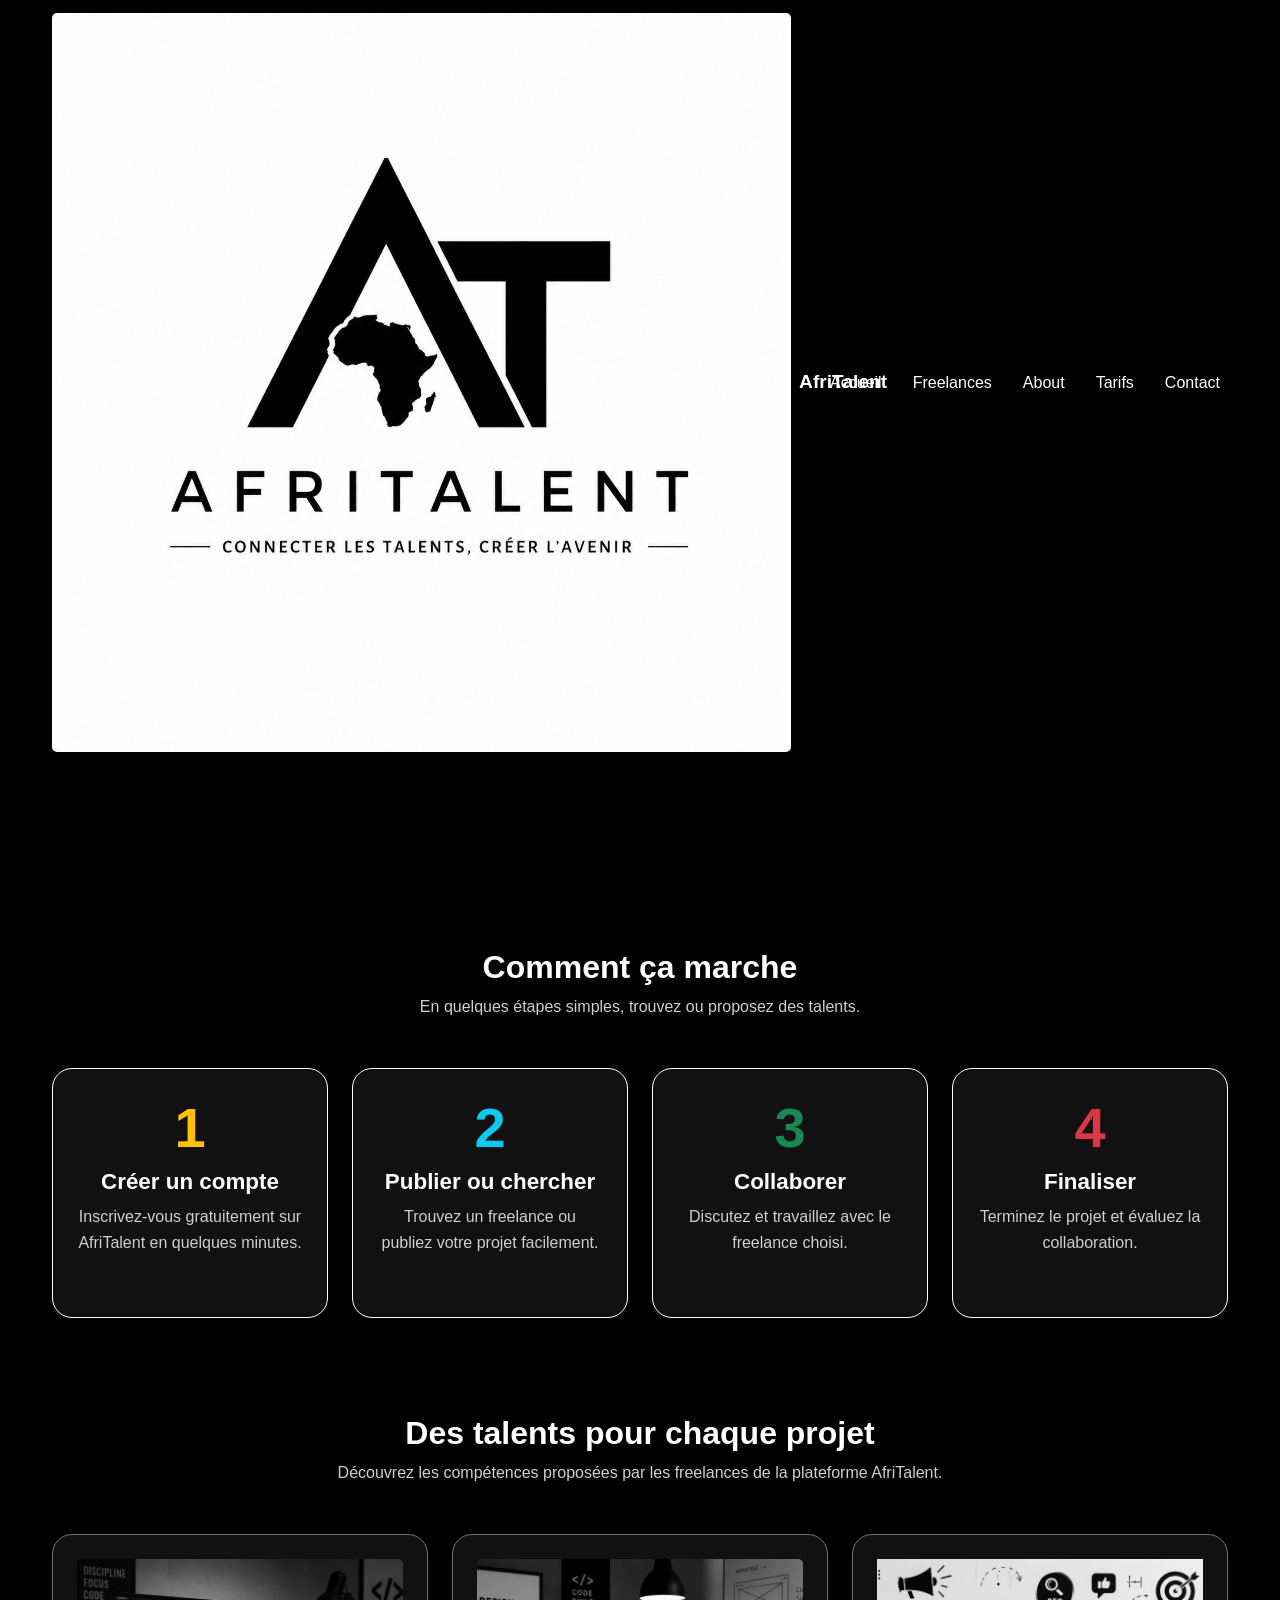
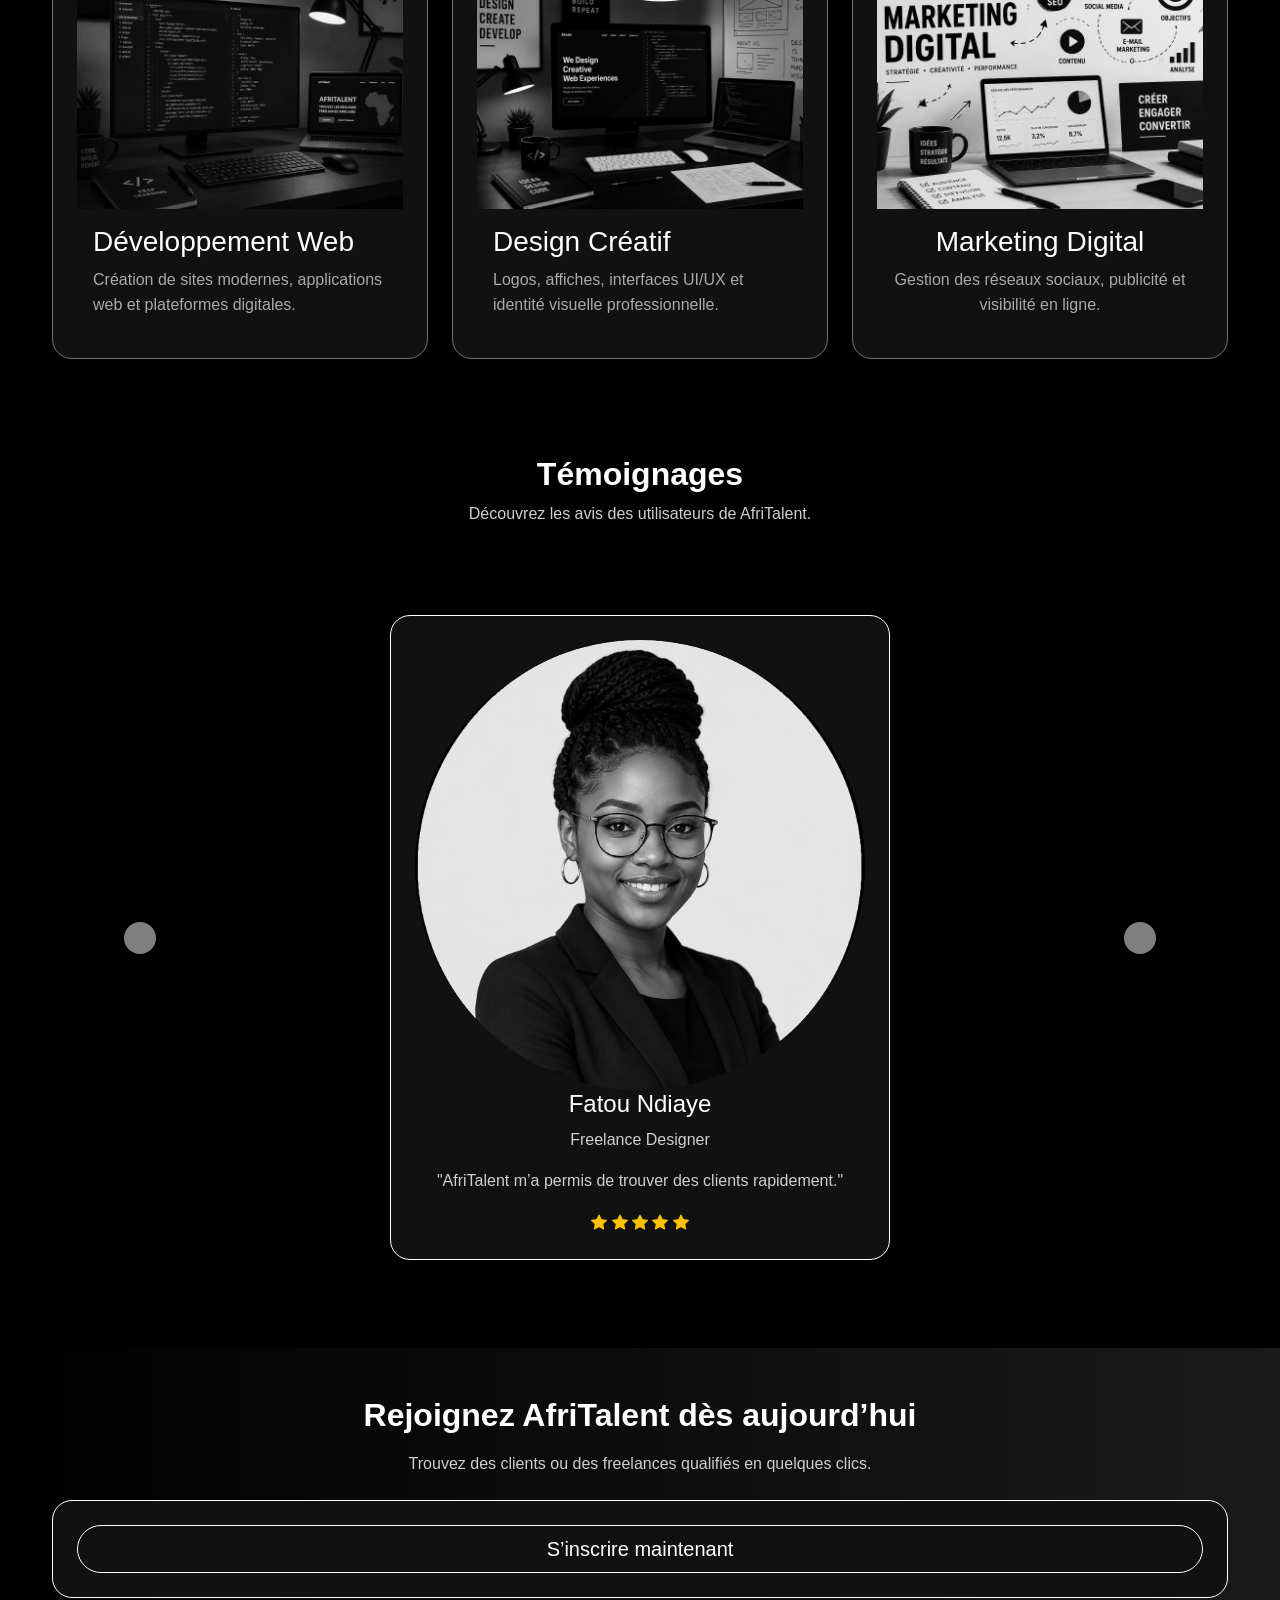
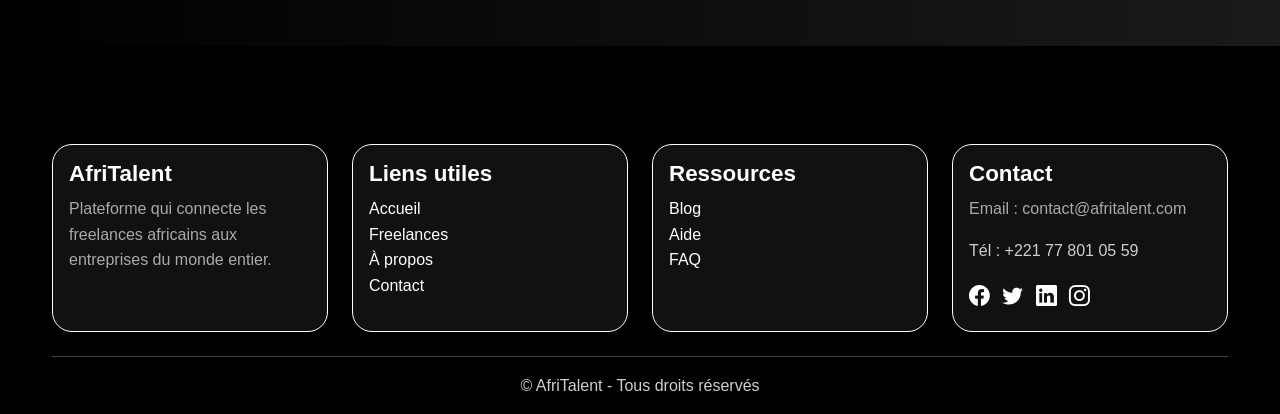
==== commit 5a806a9a: "CSS : responsive design mobile et tablette, media queries" ====
--- a/index.html
+++ b/index.html
@@ -126,7 +126,7 @@
         <div class="row g-4 text-center">
 
             <!-- ETAPE 1 -->
-            <div class="col-md-3">
+            <div class="col-12 col-md-6 col-lg-3">
 
                 <div class="card bg-black text-white border border-white">
 
@@ -146,7 +146,7 @@
             </div>
 
             <!-- ETAPE 2 -->
-            <div class="col-md-3">
+            <div class="col-12 col-md-6 col-lg-3">
 
                 <div class="card bg-black text-white border border-white">
 
@@ -166,7 +166,7 @@
             </div>
 
             <!-- ETAPE 3 -->
-            <div class="col-md-3">
+            <div class="col-12 col-md-6 col-lg-3">
 
                 <div class="card bg-black text-white border border-white">
 
@@ -186,7 +186,7 @@
             </div>
 
             <!-- ETAPE 4 -->
-            <div class="col-md-3">
+            <div class="col-12 col-md-6 col-lg-3">
 
                 <div class="card bg-black text-white border border-white">
 
@@ -233,7 +233,7 @@
         <div class="row g-4">
 
             <!-- SERVICE 1 -->
-            <div class="col-md-4">
+           <div class="col-12 col-md-6 col-lg-4">
 
                 <div class="card h-100 bg-black text-white border-secondary">
 
@@ -259,7 +259,7 @@
             </div>
 
             <!-- SERVICE 2 -->
-            <div class="col-md-4">
+            <div class="col-12 col-md-6 col-lg-4">
 
                 <div class="card h-100 bg-black text-white border-secondary">
 
@@ -286,7 +286,7 @@
 
            <!-- SERVICE 3 -->
 <!-- SERVICE 3 -->
-<div class="col-md-4">
+<div class="col-12 col-md-6 col-lg-4">
 
     <div class="card bg-black text-white border border-secondary overflow-hidden">
 
@@ -503,7 +503,7 @@
         <div class="row g-4">
 
             <!-- COLONNE 1 -->
-            <div class="col-md-3">
+            <div class="col-12 col-md-6 col-lg-3">
 
                 <div class="card bg-black text-white border border-white p-3 h-100">
 
@@ -519,7 +519,7 @@
             </div>
 
             <!-- COLONNE 2 -->
-            <div class="col-md-3">
+           <div class="col-12 col-md-6 col-lg-3">
 
                 <div class="card bg-black text-white border border-white p-3 h-100">
 
@@ -539,7 +539,7 @@
             </div>
 
             <!-- COLONNE 3 -->
-            <div class="col-md-3">
+           <div class="col-12 col-md-6 col-lg-3">
 
                 <div class="card bg-black text-white border border-white p-3 h-100">
 
@@ -558,7 +558,7 @@
             </div>
 
             <!-- COLONNE 4 -->
-            <div class="col-md-3">
+           <div class="col-12 col-md-6 col-lg-3">
 
                 <div class="card bg-black text-white border border-white p-3 h-100">
 
--- a/css/style.css
+++ b/css/style.css
@@ -900,4 +900,351 @@
         transform: none;
     }
 
-}+}
+/* commit 5 index hero */
+@media (max-width: 768px) {
+
+    #hero {
+        text-align: center;
+    }
+
+    #hero h1 {
+        font-size: 2.5rem;
+    }
+
+    #hero img {
+        margin-top: 20px;
+    }
+}
+/* commit 5 index temoinages */
+@media (max-width: 768px) {
+
+    .avatar {
+        width: 70px;
+        height: 70px;
+    }
+
+    .carousel-item .card {
+        width: 100%;
+    }
+}
+/* commit 5 about */
+/* IMAGE EQUIPE */
+.team-img{
+    width: 120px;
+    height: 120px;
+    object-fit: cover;
+}
+
+/* MOBILE */
+@media screen and (max-width: 576px){
+
+    h1{
+        font-size: 2rem;
+    }
+
+    h2{
+        font-size: 1.5rem;
+    }
+
+    p{
+        font-size: 14px;
+    }
+
+    .team-img{
+        width: 90px;
+        height: 90px;
+    }
+
+    .navbar-brand span{
+        font-size: 1rem;
+    }
+
+}
+
+/* TABLETTE */
+@media screen and (min-width: 768px){
+
+    .team-img{
+        width: 100px;
+        height: 100px;
+    }
+
+}
+
+/* DESKTOP */
+@media screen and (min-width: 1200px){
+
+    .team-img{
+        width: 120px;
+        height: 120px;
+    }
+
+}
+/* commit 5 tarifs */
+/* HERO TARIFS */
+.pricing-hero{
+    min-height: 40vh;
+    display: flex;
+    justify-content: center;
+    align-items: center;
+    text-align: center;
+    padding: 2rem;
+}
+
+/* CARTES */
+.card{
+    transition: 0.3s ease;
+}
+
+.card:hover{
+    transform: translateY(-10px);
+    box-shadow: 0 0 20px rgba(255,255,255,0.2);
+}
+
+/* MOBILE */
+@media screen and (max-width: 576px){
+
+    h1{
+        font-size: 2rem;
+    }
+
+    h2{
+        font-size: 1.5rem;
+    }
+
+    p{
+        font-size: 14px;
+    }
+
+    .pricing-hero{
+        min-height: 30vh;
+        padding: 1rem;
+    }
+
+    .navbar-brand span{
+        font-size: 1rem;
+    }
+
+    .accordion-button{
+        font-size: 14px;
+    }
+
+}
+
+/* TABLETTE */
+@media screen and (min-width: 768px){
+
+    .pricing-hero{
+        min-height: 35vh;
+    }
+
+}
+
+/* DESKTOP */
+@media screen and (min-width: 1200px){
+
+    .pricing-hero{
+        min-height: 45vh;
+    }
+
+}
+/* commit 5 freelance  */
+/* =========================
+   STYLE GLOBAL
+========================= */
+
+body {
+    background-color: black;
+    color: white;
+    overflow-x: hidden;
+}
+
+.card {
+    transition: 0.3s;
+}
+
+.card:hover {
+    transform: translateY(-5px);
+}
+
+/* Images responsives */
+img {
+    max-width: 100%;
+    height: auto;
+}
+
+/* Boutons */
+.btn {
+    border-radius: 8px;
+}
+
+/* Navbar */
+.navbar-brand span {
+    font-weight: bold;
+    font-size: 1.2rem;
+}
+
+/* =========================
+   MOBILE : 375px
+========================= */
+
+@media screen and (max-width: 576px) {
+
+    h1 {
+        font-size: 1.8rem;
+    }
+
+    p {
+        font-size: 0.95rem;
+    }
+
+    .navbar-brand span {
+        font-size: 1rem;
+    }
+
+    .card {
+        padding: 1rem;
+    }
+
+    .btn {
+        width: 100%;
+    }
+
+    footer .card {
+        text-align: center;
+    }
+}
+
+/* =========================
+   TABLETTE : 768px
+========================= */
+
+@media screen and (min-width: 577px) and (max-width: 991px) {
+
+    h1 {
+        font-size: 2.2rem;
+    }
+
+    .card {
+        padding: 1.2rem;
+    }
+
+    footer .card {
+        min-height: 250px;
+    }
+}
+
+/* =========================
+   DESKTOP : 1200px+
+========================= */
+
+@media screen and (min-width: 1200px) {
+
+    .container {
+        max-width: 1200px;
+    }
+
+    h1 {
+        font-size: 3rem;
+    }
+
+    .card {
+        padding: 1.5rem;
+    }
+}
+/* commit 5 contact */
+/* =========================
+   GLOBAL
+========================= */
+
+body {
+    background-color: black;
+    color: white;
+    overflow-x: hidden;
+}
+
+.contact-hero {
+    padding-top: 120px;
+    padding-bottom: 60px;
+    text-align: center;
+}
+
+.contact-form input,
+.contact-form textarea,
+.contact-form select {
+    padding: 12px;
+}
+
+.contact-info,
+.map-container {
+    border: 1px solid white;
+    padding: 20px;
+    border-radius: 10px;
+}
+
+/* =========================
+   MOBILE 375px
+========================= */
+
+@media screen and (max-width: 576px) {
+
+    .contact-hero h1 {
+        font-size: 2rem;
+    }
+
+    .contact-hero p {
+        font-size: 0.95rem;
+    }
+
+    .navbar-brand span {
+        font-size: 1rem;
+    }
+
+    .contact-form {
+        margin-bottom: 30px;
+    }
+
+    .btn {
+        width: 100%;
+    }
+
+    footer .card {
+        text-align: center;
+    }
+
+    iframe {
+        height: 200px;
+    }
+}
+
+/* =========================
+   TABLETTE 768px
+========================= */
+
+@media screen and (min-width: 577px) and (max-width: 991px) {
+
+    .contact-hero h1 {
+        font-size: 2.5rem;
+    }
+
+    .contact-info,
+    .map-container {
+        padding: 25px;
+    }
+}
+
+/* =========================
+   DESKTOP 1200px+
+========================= */
+
+@media screen and (min-width: 1200px) {
+
+    .container {
+        max-width: 1200px;
+    }
+
+    .contact-hero h1 {
+        font-size: 3rem;
+    }
+}
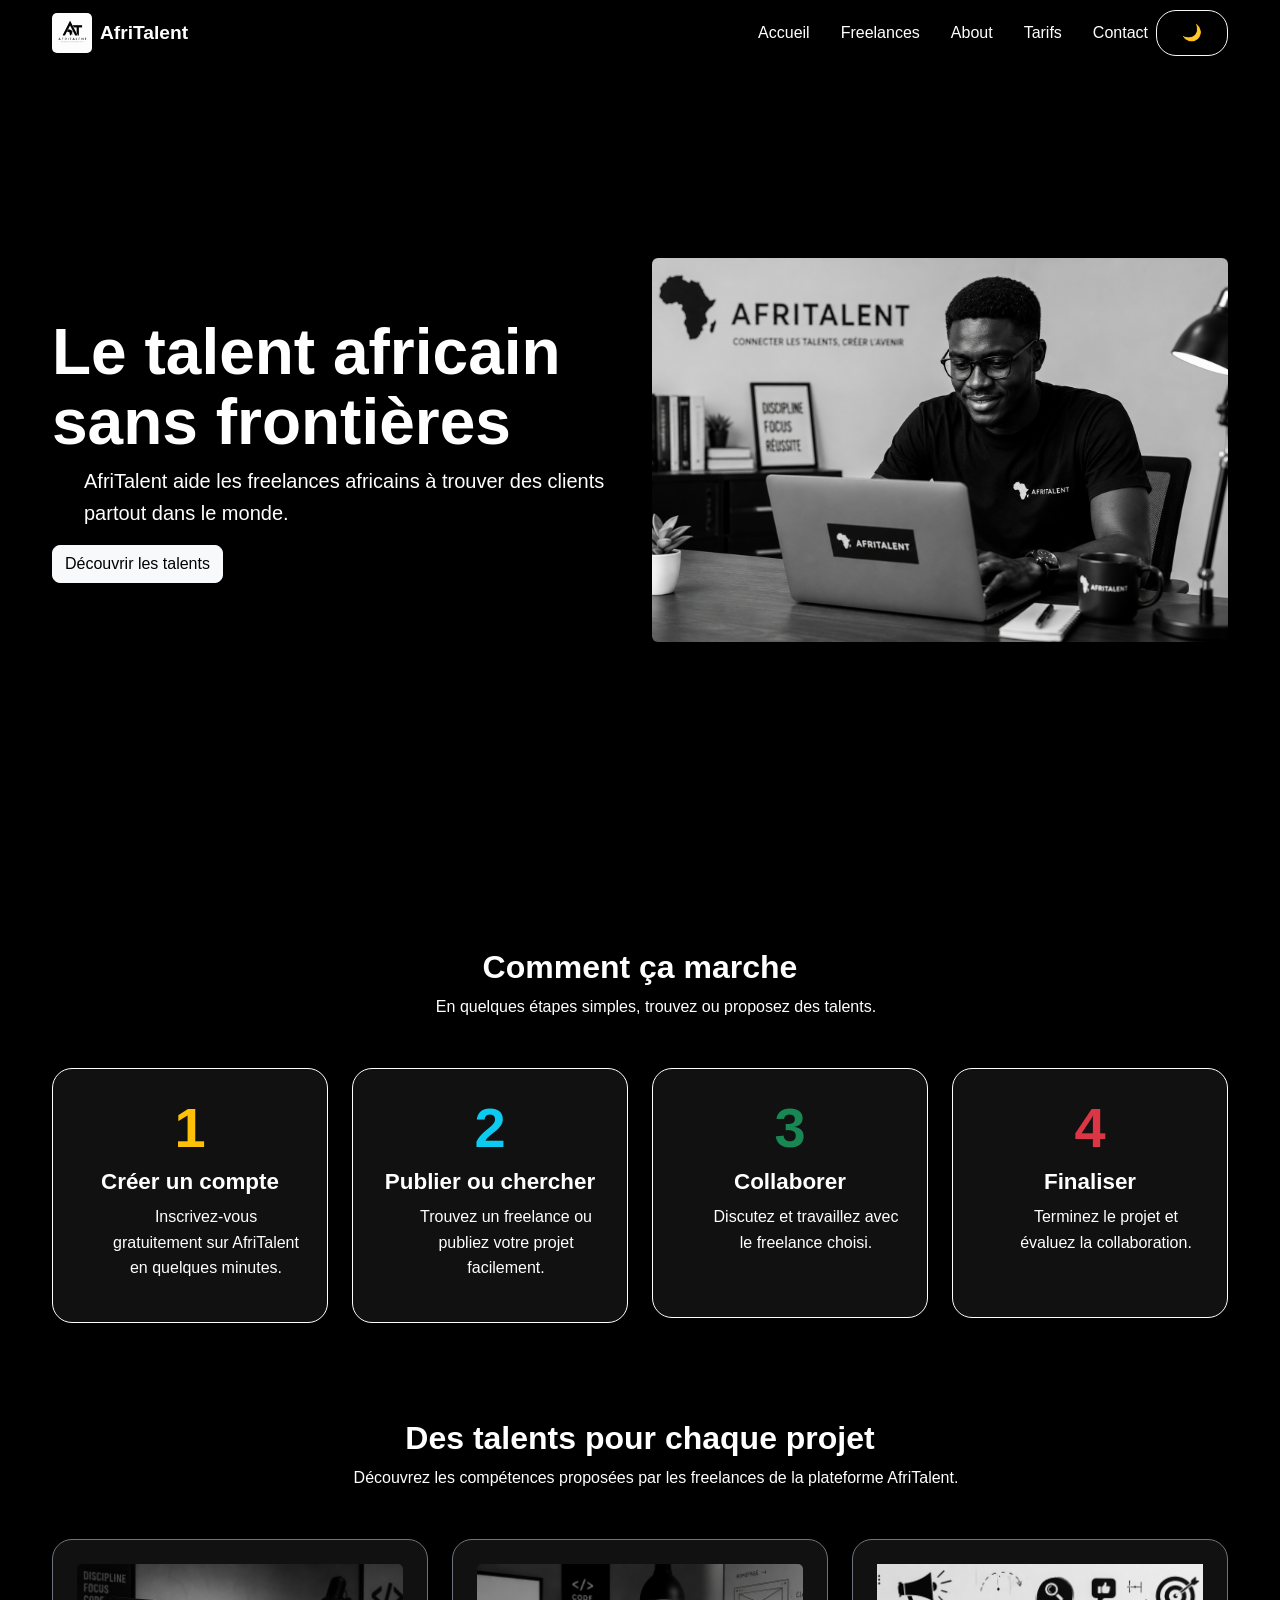
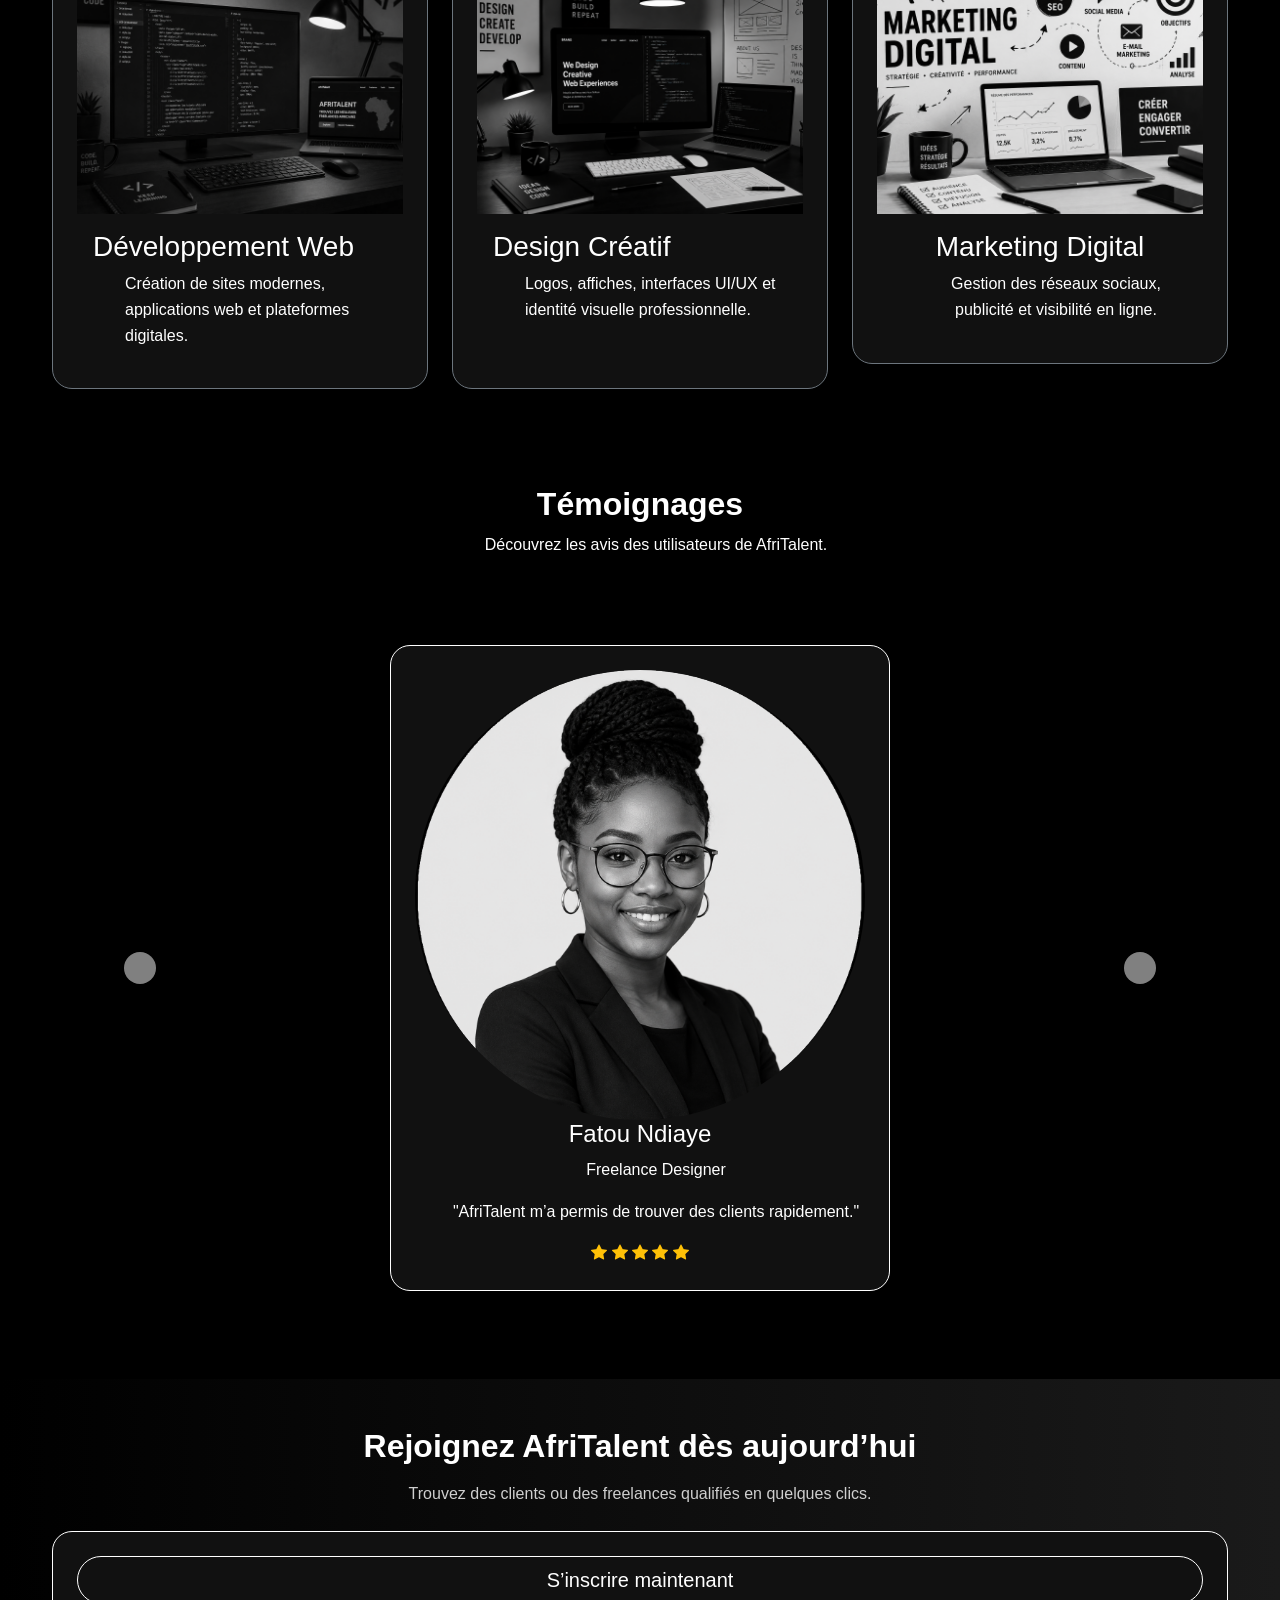
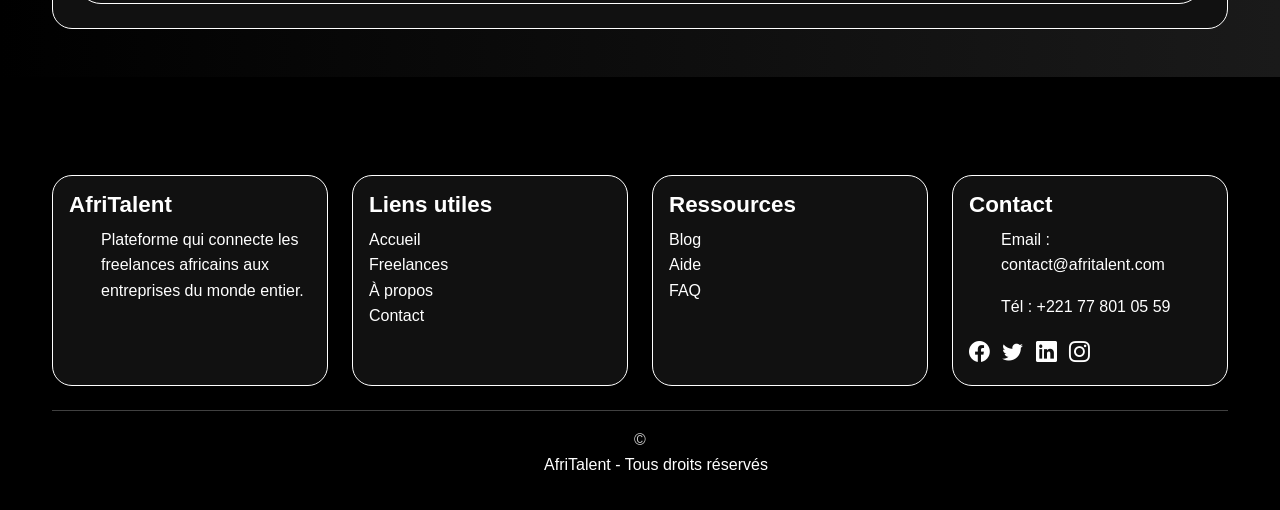
==== commit 5088dc42: "JS : dark mode avec localStorage, navbar dynamique au scroll" ====
--- a/index.html
+++ b/index.html
@@ -59,7 +59,9 @@
                     </ul>
 
                 </div>
-
+                 <button id="theme-toggle" class="btn btn-outline-light">
+                🌙
+                </button>
             </div>
         </nav>
 
@@ -79,10 +81,10 @@
                     Le talent africain sans frontières
                 </h1>
 
-                <p class="lead">
+                <ul class="lead">
                     AfriTalent aide les freelances africains
                     à trouver des clients partout dans le monde.
-                </p>
+                </ul>
 
                 <a href="freelance.html" class="btn btn-light">
                     Découvrir les talents
@@ -116,9 +118,9 @@
                 Comment ça marche
             </h2>
 
-            <p>
+            <ul>
                 En quelques étapes simples, trouvez ou proposez des talents.
-            </p>
+            </ul>
 
         </div>
 
@@ -136,10 +138,10 @@
                         Créer un compte
                     </h5>
 
-                    <p>
+                    <ul>
                         Inscrivez-vous gratuitement
                         sur AfriTalent en quelques minutes.
-                    </p>
+                    </ul>
 
                 </div>
 
@@ -156,10 +158,10 @@
                         Publier ou chercher
                     </h5>
 
-                    <p>
+                    <ul>
                         Trouvez un freelance ou publiez
                         votre projet facilement.
-                    </p>
+                    </ul>
 
                 </div>
 
@@ -176,10 +178,10 @@
                         Collaborer
                     </h5>
 
-                    <p>
+                    <ul>
                         Discutez et travaillez
                         avec le freelance choisi.
-                    </p>
+                    </ul>
 
                 </div>
 
@@ -196,10 +198,10 @@
                         Finaliser
                     </h5>
 
-                    <p>
+                    <ul>
                         Terminez le projet et évaluez
                         la collaboration.
-                    </p>
+                    </ul>
 
                 </div>
 
@@ -222,10 +224,10 @@
                 Des talents pour chaque projet
             </h2>
 
-            <p>
+            <ul>
                 Découvrez les compétences proposées
                 par les freelances de la plateforme AfriTalent.
-            </p>
+            </ul>
 
         </div>
 
@@ -247,10 +249,10 @@
                             Développement Web
                         </h3>
 
-                        <p class="card-text">
+                        <ul class="card-text">
                             Création de sites modernes,
                             applications web et plateformes digitales.
-                        </p>
+                        </ul>
 
                     </div>
 
@@ -273,10 +275,10 @@
                             Design Créatif
                         </h3>
 
-                        <p class="card-text">
+                        <ul class="card-text">
                             Logos, affiches, interfaces UI/UX
                             et identité visuelle professionnelle.
-                        </p>
+                        </ul>
 
                     </div>
 
@@ -302,10 +304,10 @@
                 Marketing Digital
             </h3>
 
-            <p class="card-text">
+            <ul class="card-text">
                 Gestion des réseaux sociaux,
                 publicité et visibilité en ligne.
-            </p>
+            </ul>
 
         </div>
 
@@ -330,9 +332,9 @@
                 Témoignages
             </h2>
 
-            <p>
+            <ul>
                 Découvrez les avis des utilisateurs de AfriTalent.
-            </p>
+            </ul>
 
         </div>
 
@@ -352,14 +354,14 @@
                           class="avatar rounded-circle">
                         <h4>Fatou Ndiaye</h4>
 
-                        <p>
+                        <ul>
                             Freelance Designer
-                        </p>
-
-                        <p>
+                        </ul>
+
+                        <ul>
                             "AfriTalent m’a permis de trouver
                             des clients rapidement."
-                        </p>
+                        </ul>
 
                         <!-- ETOILES -->
                         <div class="text-warning">
@@ -385,13 +387,13 @@
                           class="avatar rounded-circle">
                         <h4>Moussa Diallo</h4>
 
-                        <p>
+                        <ul>
                             Développeur Web
-                        </p>
-
-                        <p>
+                        </ul>
+
+                        <ul>
                             "Une plateforme moderne et facile à utiliser."
-                        </p>
+                        </ul>
 
                         <!-- ETOILES -->
                         <div class="text-warning">
@@ -417,13 +419,13 @@
                           class="avatar rounded-circle">
                         <h4>GlobalTech</h4>
 
-                        <p>
+                        <ul>
                             Entreprise
-                        </p>
-
-                        <p>
+                        </ul>
+
+                        <ul>
                             "Nous avons trouvé plusieurs freelances qualifiés."
-                        </p>
+                        </ul>
 
                         <!-- ETOILES -->
                         <div class="text-warning">
@@ -509,10 +511,11 @@
 
                     <h5>AfriTalent</h5>
 
-                    <p>
-                        Plateforme qui connecte les freelances africains
-                        aux entreprises du monde entier.
-                    </p>
+                    <ul>
+                        Plateforme qui connecte les freelances africains aux entreprises du monde entier.
+                    </ul>
+                        
+                    
 
                 </div>
 
@@ -564,8 +567,8 @@
 
                     <h5>Contact</h5>
 
-                    <p>Email : contact@afritalent.com</p>
-                    <p>Tél : +221 77 801 05 59</p>
+                    <ul>Email : contact@afritalent.com</ul>
+                    <ul>Tél : +221 77 801 05 59</ul>
 
                     <!-- RESEAUX SOCIAUX -->
                     <div>
@@ -589,15 +592,18 @@
         <div class="text-center pb-3">
 
             <p class="mb-0">
-                © <span id="year"></span> AfriTalent - Tous droits réservés
+                © <span id="year"></span> <ul>AfriTalent - Tous droits réservés</ul>
             </p>
 
         </div>
 
     </div>
+    <button id="backToTop" class="btn btn-light">
+    ↑
+</button>
 
 </footer>
-    <!-- Le contenu de la page sera ajouté ici -->
+    
 
 
     <!-- Bootstrap JS -->
--- a/css/style.css
+++ b/css/style.css
@@ -901,7 +901,7 @@
     }
 
 }
-/* commit 5 index hero */
+/* commit 5 index hero
 @media (max-width: 768px) {
 
     #hero {
@@ -915,164 +915,8 @@
     #hero img {
         margin-top: 20px;
     }
-}
-/* commit 5 index temoinages */
-@media (max-width: 768px) {
-
-    .avatar {
-        width: 70px;
-        height: 70px;
-    }
-
-    .carousel-item .card {
-        width: 100%;
-    }
-}
-/* commit 5 about */
-/* IMAGE EQUIPE */
-.team-img{
-    width: 120px;
-    height: 120px;
-    object-fit: cover;
-}
-
-/* MOBILE */
-@media screen and (max-width: 576px){
-
-    h1{
-        font-size: 2rem;
-    }
-
-    h2{
-        font-size: 1.5rem;
-    }
-
-    p{
-        font-size: 14px;
-    }
-
-    .team-img{
-        width: 90px;
-        height: 90px;
-    }
-
-    .navbar-brand span{
-        font-size: 1rem;
-    }
-
-}
-
-/* TABLETTE */
-@media screen and (min-width: 768px){
-
-    .team-img{
-        width: 100px;
-        height: 100px;
-    }
-
-}
-
-/* DESKTOP */
-@media screen and (min-width: 1200px){
-
-    .team-img{
-        width: 120px;
-        height: 120px;
-    }
-
-}
-/* commit 5 tarifs */
-/* HERO TARIFS */
-.pricing-hero{
-    min-height: 40vh;
-    display: flex;
-    justify-content: center;
-    align-items: center;
-    text-align: center;
-    padding: 2rem;
-}
-
-/* CARTES */
-.card{
-    transition: 0.3s ease;
-}
-
-.card:hover{
-    transform: translateY(-10px);
-    box-shadow: 0 0 20px rgba(255,255,255,0.2);
-}
-
-/* MOBILE */
-@media screen and (max-width: 576px){
-
-    h1{
-        font-size: 2rem;
-    }
-
-    h2{
-        font-size: 1.5rem;
-    }
-
-    p{
-        font-size: 14px;
-    }
-
-    .pricing-hero{
-        min-height: 30vh;
-        padding: 1rem;
-    }
-
-    .navbar-brand span{
-        font-size: 1rem;
-    }
-
-    .accordion-button{
-        font-size: 14px;
-    }
-
-}
-
-/* TABLETTE */
-@media screen and (min-width: 768px){
-
-    .pricing-hero{
-        min-height: 35vh;
-    }
-
-}
-
-/* DESKTOP */
-@media screen and (min-width: 1200px){
-
-    .pricing-hero{
-        min-height: 45vh;
-    }
-
-}
+} */
 /* commit 5 freelance  */
-/* =========================
-   STYLE GLOBAL
-========================= */
-
-body {
-    background-color: black;
-    color: white;
-    overflow-x: hidden;
-}
-
-.card {
-    transition: 0.3s;
-}
-
-.card:hover {
-    transform: translateY(-5px);
-}
-
-/* Images responsives */
-img {
-    max-width: 100%;
-    height: auto;
-}
 
 /* Boutons */
 .btn {
@@ -1248,3 +1092,68 @@
         font-size: 3rem;
     }
 }
+/* commite 6 */
+/* MODE CLAIR */
+body.light-mode {
+    background-color: white !important;
+    color: black !important;
+}
+
+/* Tous les fonds noirs deviennent blancs */
+body.light-mode .bg-black {
+    background-color: white !important;
+}
+
+/* Tous les textes blancs deviennent noirs */
+body.light-mode .text-white {
+    color: black !important;
+}
+
+/* Toutes les bordures blanches deviennent noires */
+body.light-mode .border-white {
+    border-color: black !important;
+}
+
+/* Les cartes */
+body.light-mode .card {
+    background-color: white !important;
+    color: black !important;
+}
+
+/* Navbar */
+body.light-mode .navbar {
+    background-color: white !important;
+}
+
+body.light-mode .navbar-brand,
+body.light-mode .nav-link {
+    color: black !important;
+}
+
+/* Bouton du thème */
+body.light-mode #theme-toggle {
+    color: black;
+    border-color: black;
+}
+.contact-hero  {
+    color: white !important;
+}
+.contact-info {
+     color: white !important;
+
+}
+body.light-mode .tarifs-title {
+    color: white !important;
+}
+.navbar-scroll {
+    box-shadow: 0 4px 10px rgba(0,0,0,0.2);
+    padding-top: 5px;
+    padding-bottom: 5px;
+    transition: all 0.3s ease;
+}
+#backToTop {
+    position: fixed;
+    bottom: 20px;
+    right: 20px;
+    display: none;
+}
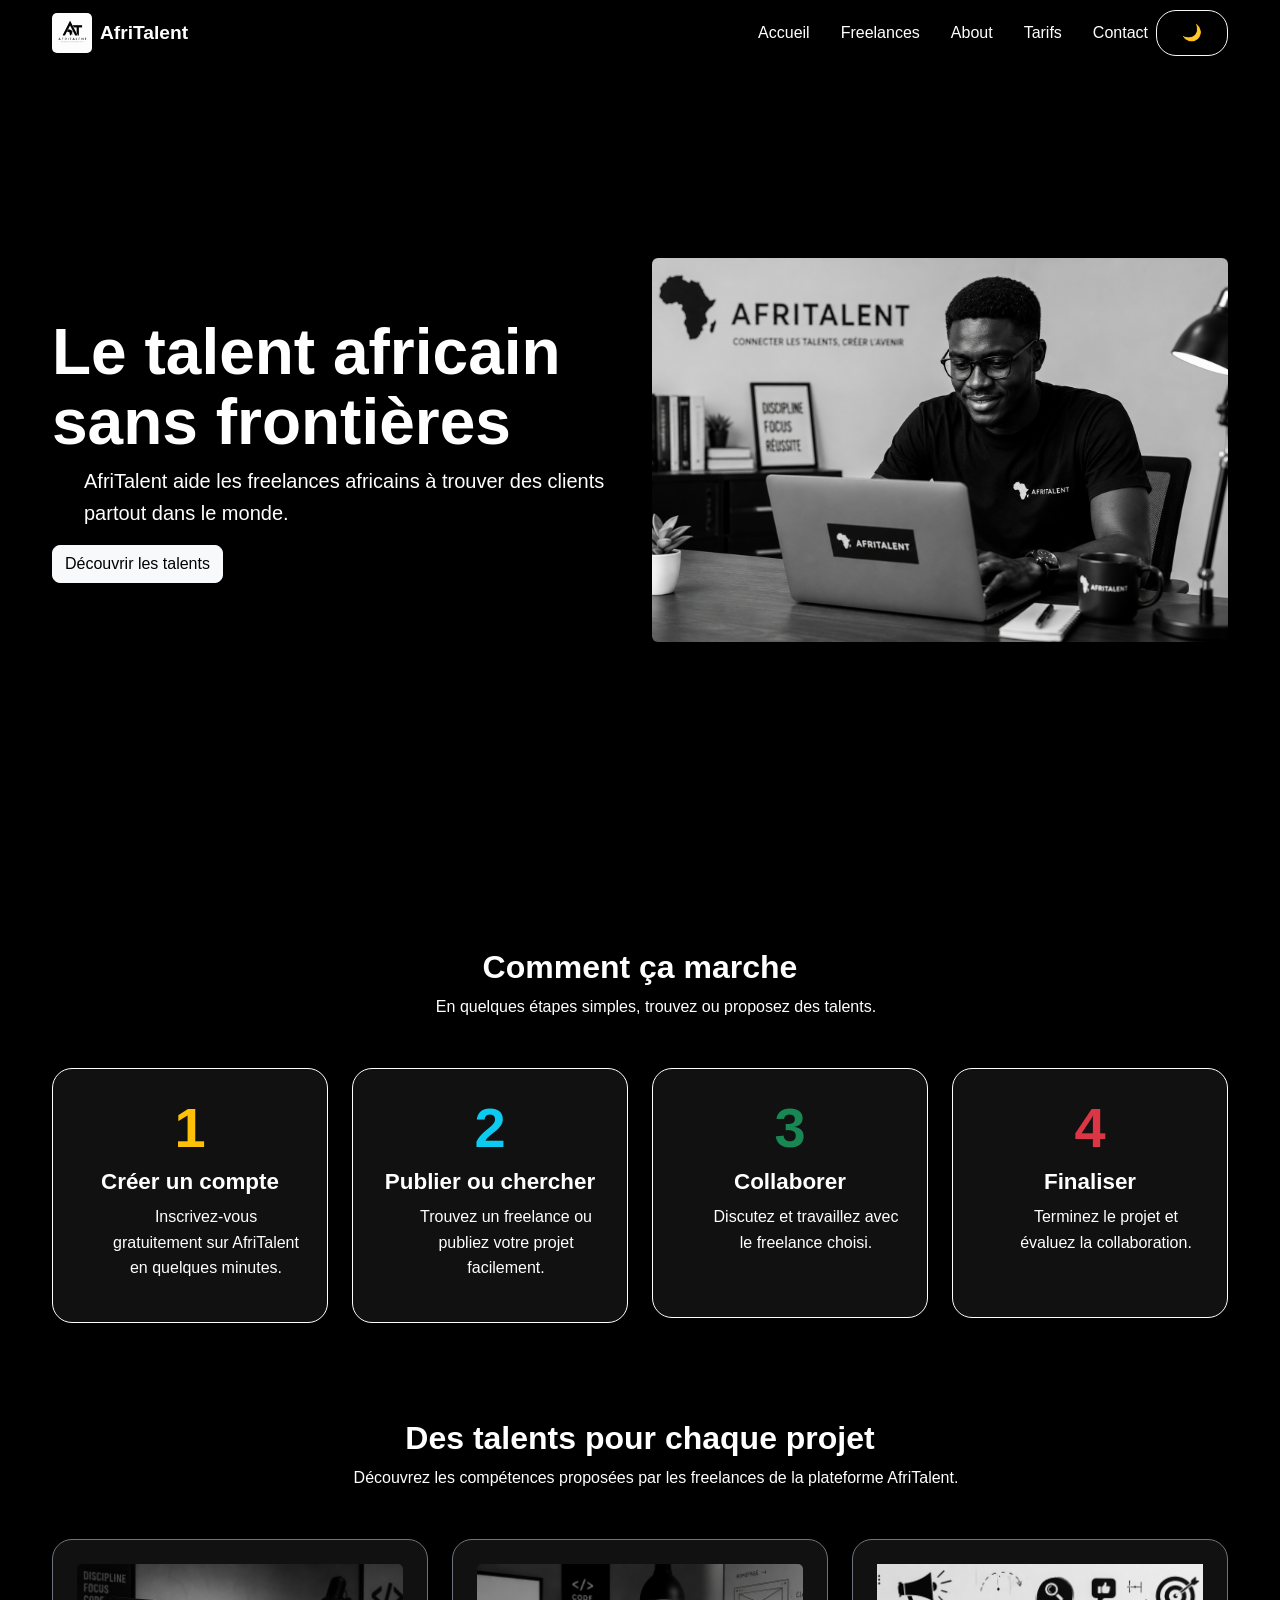
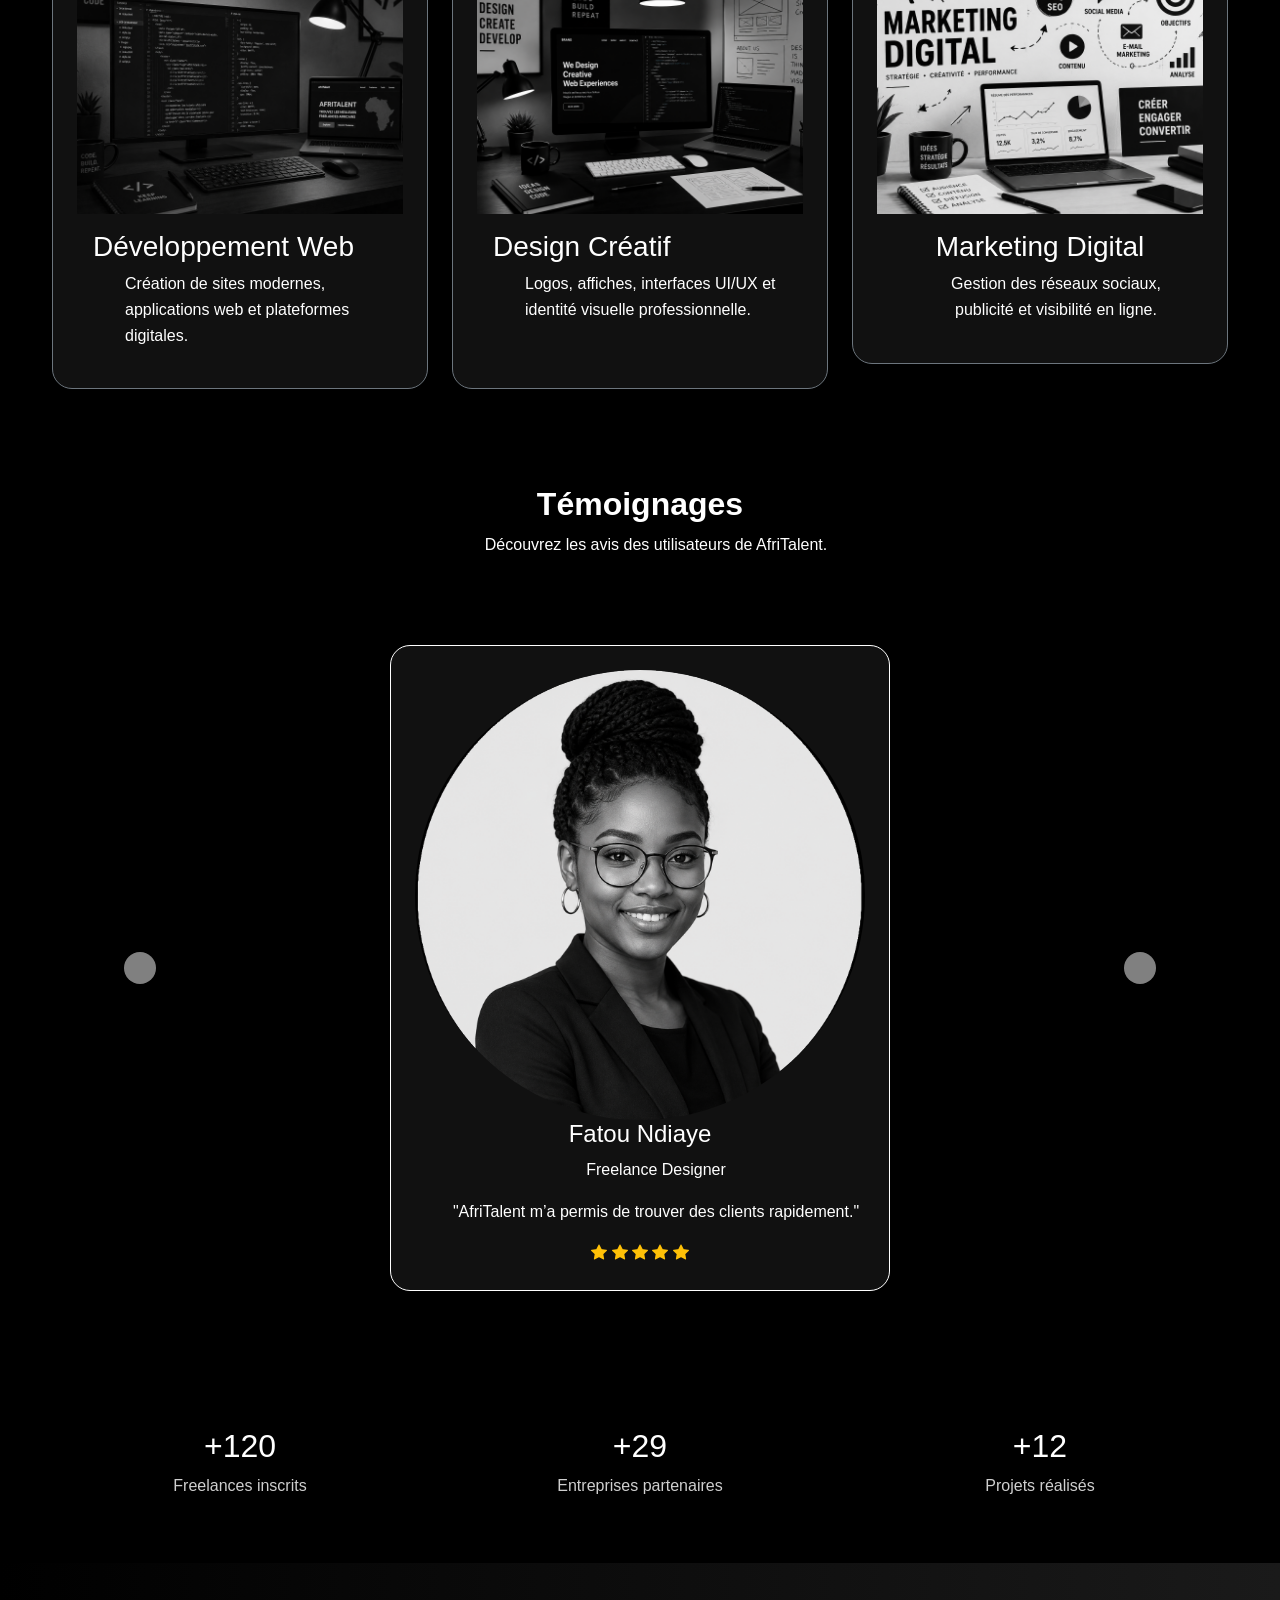
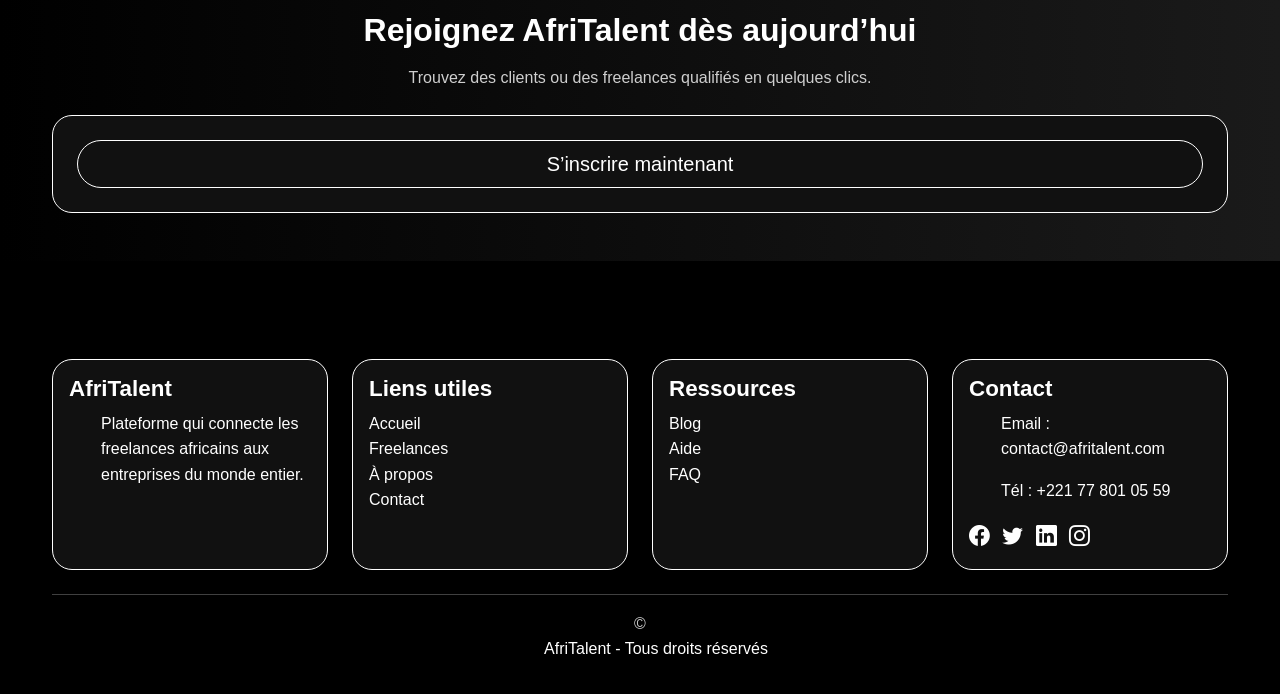
==== commit 6229c74d: "JS : compteurs animés au scroll et animations fade-in des sections" ====
--- a/index.html
+++ b/index.html
@@ -68,7 +68,7 @@
     </header>
    <main>
      <!-- SECTION HERO -->
-<section id="hero" class="bg-black text-white py-5">
+<section id="hero" class="bg-black text-white py-5 ">
 
     <div class="container">
 
@@ -107,7 +107,7 @@
 
 </section>
 <!-- SECTION COMMENT ÇA MARCHE -->
-<section id="comment" class="py-5 bg-black text-white">
+<section id="comment" class="py-5 bg-black text-white   ">
 
     <div class="container">
 
@@ -213,7 +213,7 @@
 
 </section>
 <!-- SECTION SERVICES -->
-<section id="services" class="bg-black text-white py-5">
+<section id="services" class="bg-black text-white py-5  ">
 
     <div class="container">
 
@@ -321,7 +321,7 @@
 
 </section>
 <!-- SECTION TEMOIGNAGES -->
-<section id="temoignages" class="py-5 bg-black">
+<section id="temoignages" class="py-5 bg-black  ">
 
     <div class="container">
 
@@ -470,8 +470,30 @@
 </section>
 
 </section>
+<section id="stats" class="py-5 bg-black text-white fade-section">
+    <div class="container">
+        <div class="row text-center">
+
+            <div class="col-md-4">
+                <h2 class="counter" data-target="500">0</h2>
+                <p>Freelances inscrits</p>
+            </div>
+
+            <div class="col-md-4">
+                <h2 class="counter" data-target="120">0</h2>
+                <p>Entreprises partenaires</p>
+            </div>
+
+            <div class="col-md-4">
+                <h2 class="counter" data-target="50">0</h2>
+                <p>Projets réalisés</p>
+            </div>
+
+        </div>
+    </div>
+</section>
 <!-- SECTION CTA -->
-<section id="cta" class="py-5 bg-black text-white text-center">
+<section id="cta" class="py-5 bg-black text-white text-center  fade-section">
 
     <div class="container">
 
--- a/css/style.css
+++ b/css/style.css
@@ -1146,7 +1146,7 @@
     color: white !important;
 }
 .navbar-scroll {
-    box-shadow: 0 4px 10px rgba(0,0,0,0.2);
+   box-shadow: 0 2px 15px rgba(255, 255, 255, 0.5);
     padding-top: 5px;
     padding-bottom: 5px;
     transition: all 0.3s ease;
@@ -1156,4 +1156,14 @@
     bottom: 20px;
     right: 20px;
     display: none;
-}+}
+.fade-section{
+    opacity: 0;
+    transform: translateY(50px);
+    transition: all 0.8s ease;
+}
+
+.fade-section.show{
+    opacity: 1;
+    transform: translateY(0);
+}
